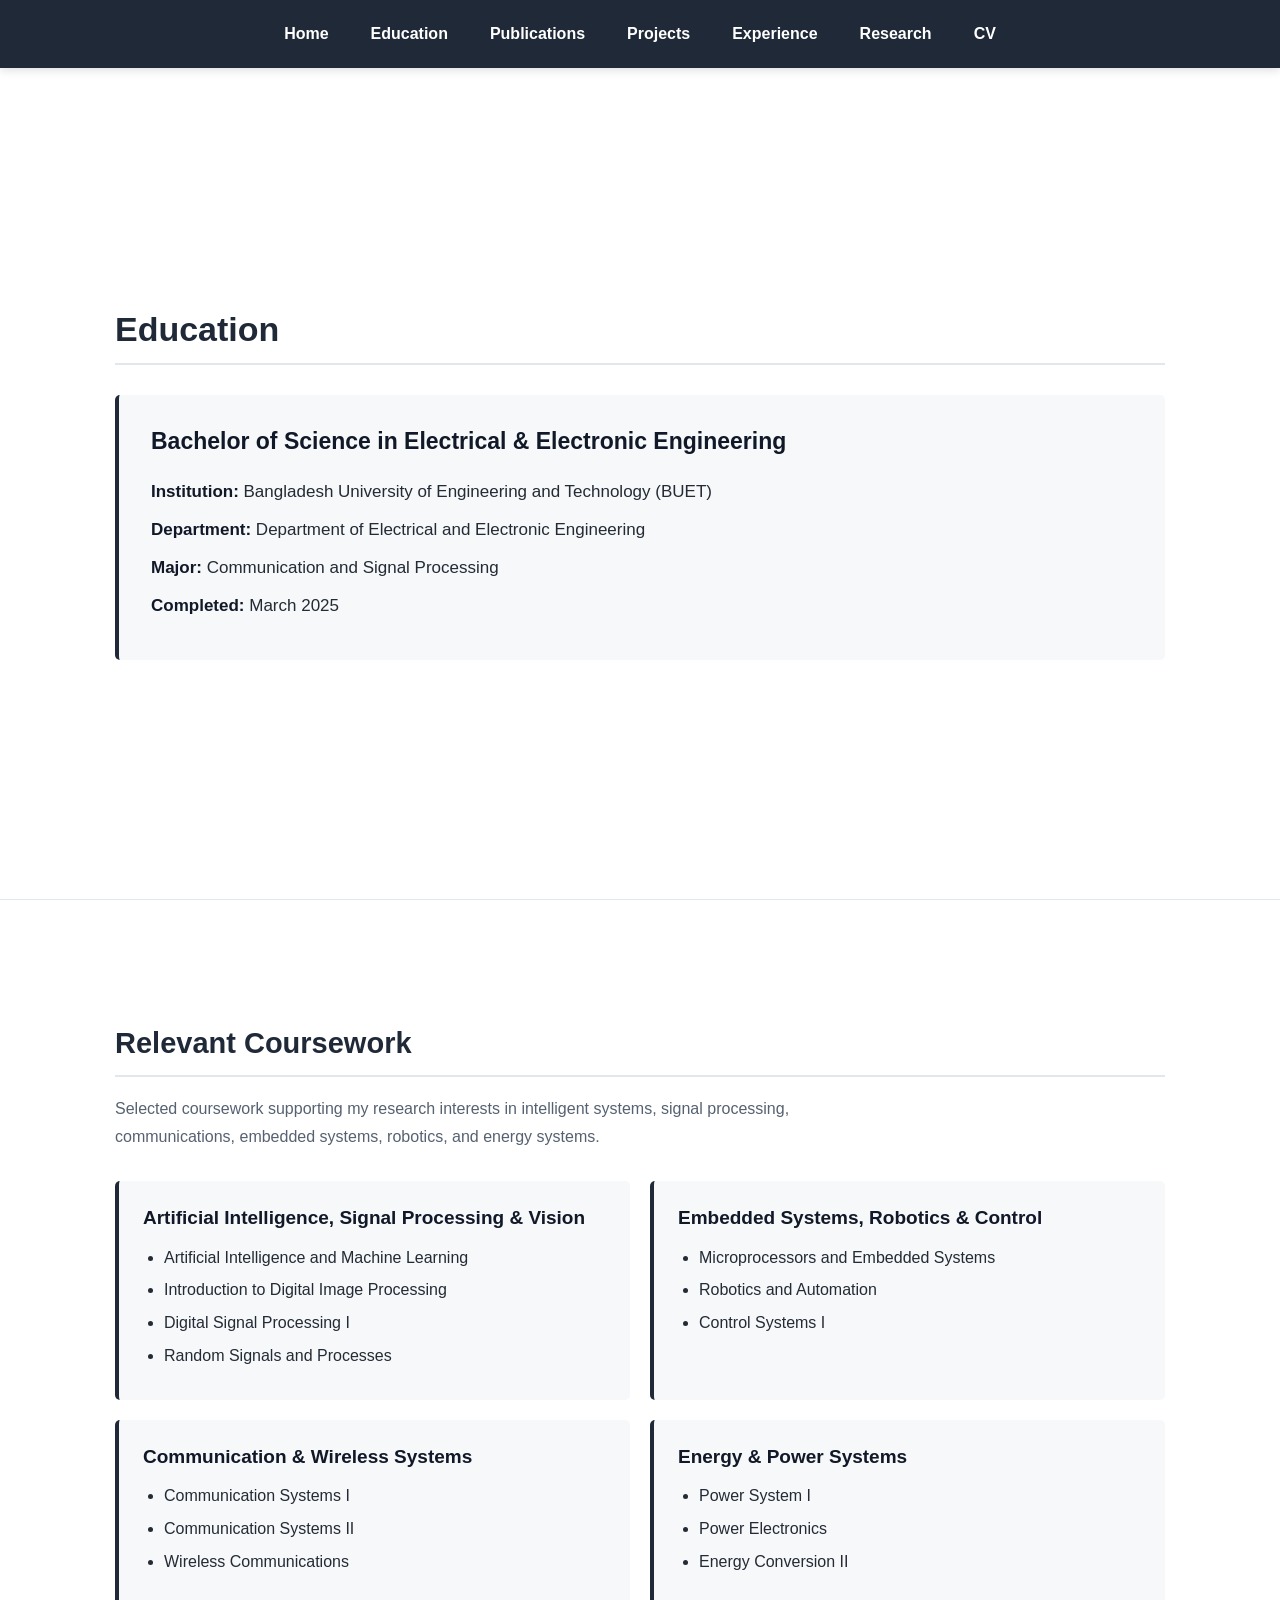
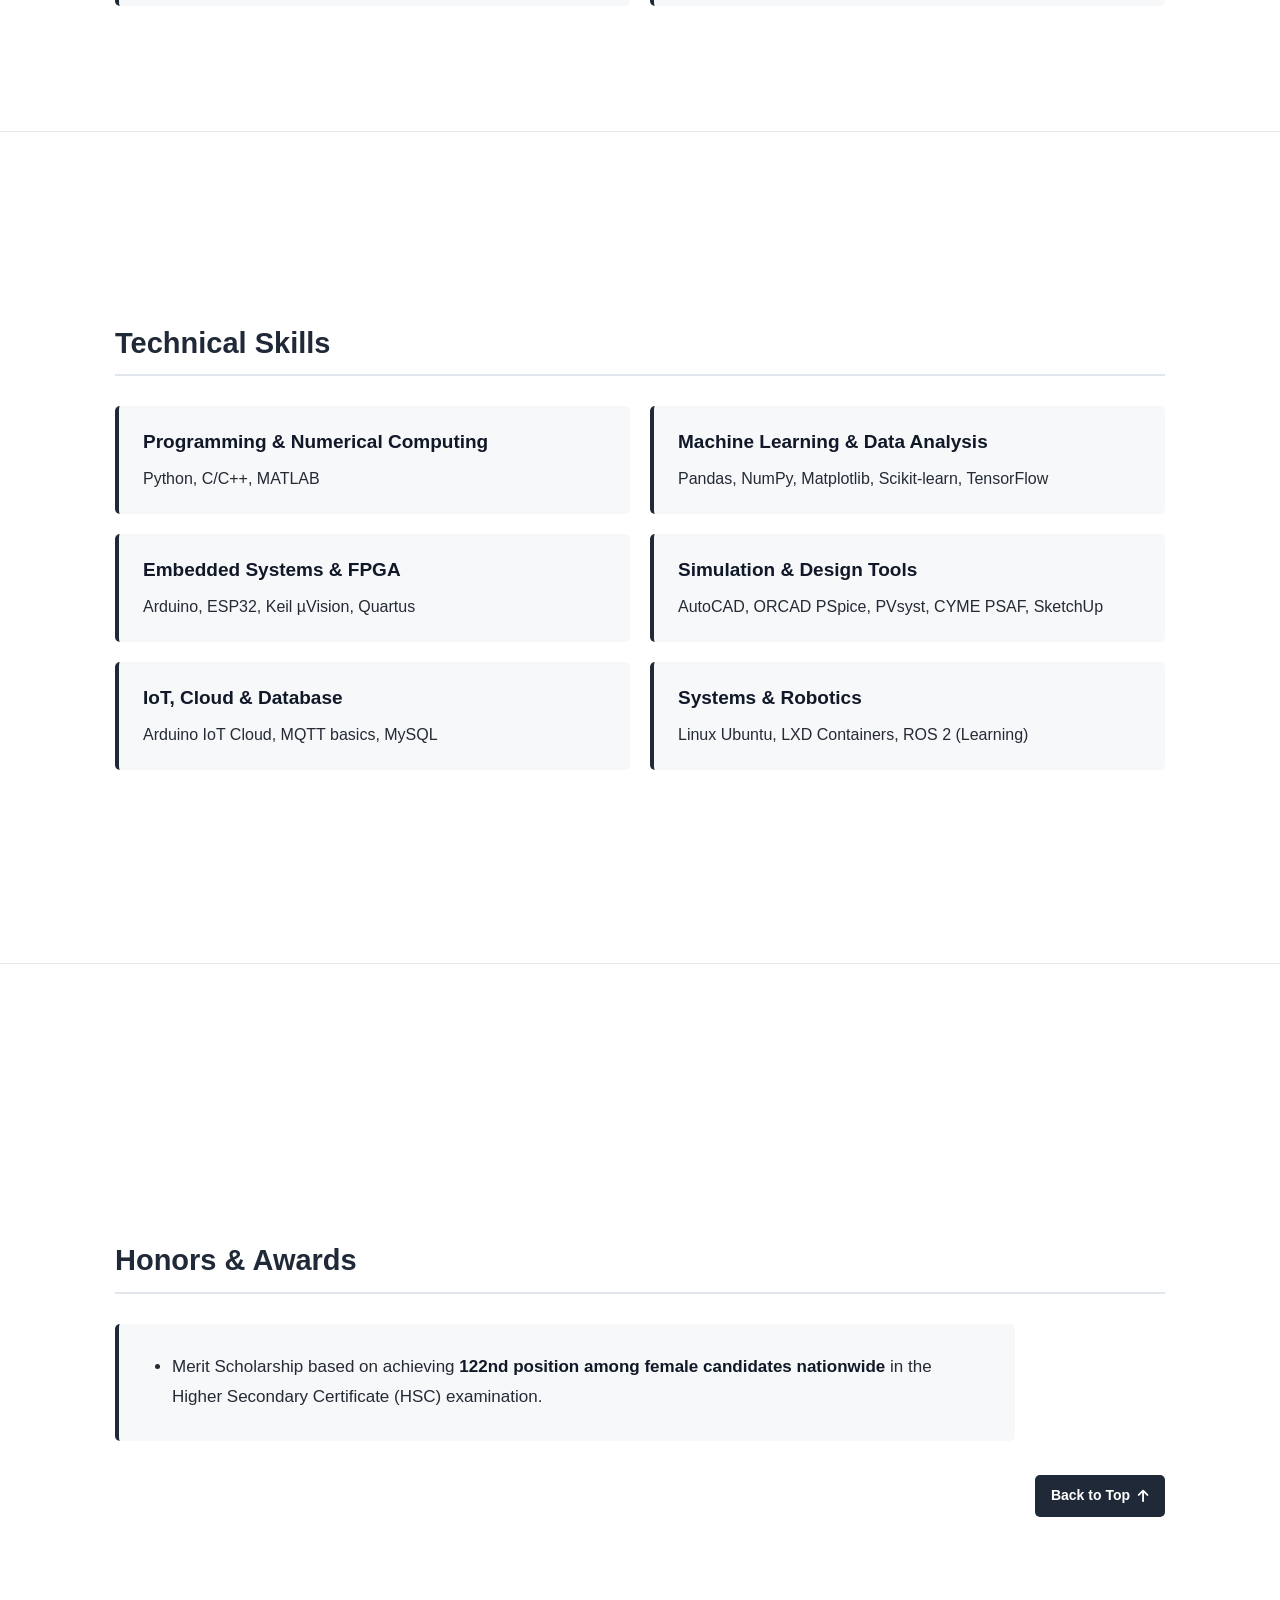
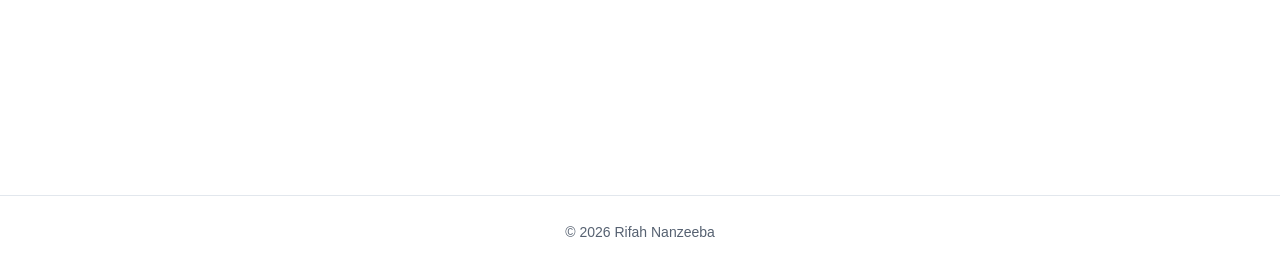
==== education.html @ 7f23208a "Refactor education.html structure and styles" ====
<!DOCTYPE html>
<html lang="en">
<head>
  <meta charset="UTF-8">
  <meta name="viewport" content="width=device-width, initial-scale=1.0">

  <title>Education | Rifah Nanzeeba</title>

  <!-- Font Awesome Icons -->
  <link
    rel="stylesheet"
    href="https://cdnjs.cloudflare.com/ajax/libs/font-awesome/6.5.0/css/all.min.css"
  >

  <style>
    /* =========================================================
       Root Variables
    ========================================================= */

    :root {
      --navy: #1f2937;
      --navy-dark: #111827;
      --blue: #2f6f9f;
      --blue-hover: #1f4e73;
      --blue-light: #a9c9e8;

      --text: #242b34;
      --muted-text: #566171;
      --border: #e2e7ed;
      --soft-background: #f6f8fa;
      --white: #ffffff;

      --nav-height: 68px;
      --content-width: 1050px;
    }

    /* =========================================================
       General Page Styling
    ========================================================= */

    * {
      box-sizing: border-box;
    }

    html {
      scroll-behavior: smooth;
    }

    body {
      margin: 0;
      padding-top: var(--nav-height);
      font-family: Arial, Helvetica, sans-serif;
      color: var(--text);
      background: var(--white);
      line-height: 1.7;
    }

    a {
      transition: color 0.2s ease, background-color 0.2s ease;
    }

    strong {
      color: var(--navy-dark);
    }

    /* =========================================================
       Top Navigation Bar
    ========================================================= */

    .top-nav {
      position: fixed;
      top: 0;
      left: 0;
      right: 0;
      height: var(--nav-height);
      z-index: 1000;

      display: flex;
      justify-content: center;
      align-items: center;
      gap: 42px;

      padding: 0 24px;
      background: var(--navy);
      box-shadow: 0 2px 9px rgba(17, 24, 39, 0.15);
    }

    .top-nav a {
      color: var(--white);
      text-decoration: none;
      font-size: 16px;
      font-weight: 600;
    }

    .top-nav a:hover {
      color: var(--blue-light);
    }

    /* =========================================================
       Full-Screen Sections
    ========================================================= */

    .page-section {
      width: 100%;
      min-height: calc(100vh - var(--nav-height));
      padding: 64px 28px;
      display: flex;
      align-items: center;
      background: var(--white);
      border-bottom: 1px solid var(--border);
      scroll-margin-top: var(--nav-height);
    }

    .section-content {
      width: 100%;
      max-width: var(--content-width);
      margin: 0 auto;
    }

    .section-content h1,
    .section-content h2 {
      margin: 0 0 30px;
      padding-bottom: 12px;
      color: var(--navy);
      border-bottom: 2px solid var(--border);
      line-height: 1.3;
    }

    .section-content h1 {
      font-size: 34px;
    }

    .section-content h2 {
      font-size: 29px;
    }

    .section-introduction {
      max-width: 760px;
      margin: -12px 0 30px;
      color: var(--muted-text);
      font-size: 16px;
      line-height: 1.75;
    }

    /* =========================================================
       Education Section
    ========================================================= */

    .education-details {
      padding: 30px 32px;
      background: var(--soft-background);
      border-left: 4px solid var(--navy);
      border-radius: 5px;
    }

    .education-details h3 {
      margin: 0 0 20px;
      color: var(--navy-dark);
      font-size: 23px;
      line-height: 1.45;
    }

    .education-details p {
      margin: 9px 0;
      font-size: 17px;
    }

    /* =========================================================
       Relevant Coursework Section
    ========================================================= */

    .coursework-grid {
      display: grid;
      grid-template-columns: repeat(2, minmax(0, 1fr));
      gap: 20px;
    }

    .coursework-category {
      padding: 23px 24px;
      background: var(--soft-background);
      border-left: 4px solid var(--navy);
      border-radius: 5px;
    }

    .coursework-category h3 {
      margin: 0 0 14px;
      color: var(--navy-dark);
      font-size: 19px;
      line-height: 1.45;
    }

    .coursework-category ul {
      margin: 0;
      padding-left: 21px;
    }

    .coursework-category li {
      margin-bottom: 8px;
      color: var(--text);
      font-size: 16px;
      line-height: 1.55;
    }

    /* =========================================================
       Technical Skills Section
    ========================================================= */

    .skills-grid {
      display: grid;
      grid-template-columns: repeat(2, minmax(0, 1fr));
      gap: 20px;
    }

    .skill-category {
      padding: 22px 24px;
      background: var(--soft-background);
      border-left: 4px solid var(--navy);
      border-radius: 5px;
    }

    .skill-category h3 {
      margin: 0 0 10px;
      color: var(--navy-dark);
      font-size: 19px;
      line-height: 1.45;
    }

    .skill-category p {
      margin: 0;
      color: var(--text);
      font-size: 16px;
      line-height: 1.65;
    }

    /* =========================================================
       Honors & Awards Section
    ========================================================= */

    .honors-card {
      max-width: 900px;
      padding: 28px 30px;
      background: var(--soft-background);
      border-left: 4px solid var(--navy);
      border-radius: 5px;
    }

    .honors-card ul {
      margin: 0;
      padding-left: 23px;
    }

    .honors-card li {
      font-size: 17px;
      line-height: 1.8;
    }

    /* =========================================================
       Back to Top and Footer
    ========================================================= */

    .back-top-container {
      text-align: right;
      margin-top: 34px;
    }

    .back-to-top {
      display: inline-flex;
      align-items: center;
      gap: 8px;
      padding: 9px 16px;
      background: var(--navy);
      color: var(--white);
      border-radius: 5px;
      text-decoration: none;
      font-size: 14px;
      font-weight: 600;
    }

    .back-to-top:hover {
      background: var(--blue);
    }

    footer {
      padding: 25px 20px 32px;
      text-align: center;
      color: var(--muted-text);
      background: var(--white);
      font-size: 14px;
    }

    footer p {
      margin: 0;
    }

    /* =========================================================
       Tablet Responsive Design
    ========================================================= */

    @media (max-width: 900px) {
      .top-nav {
        gap: 25px;
      }

      .page-section {
        padding: 52px 24px;
      }

      .section-content h1 {
        font-size: 30px;
      }

      .section-content h2 {
        font-size: 27px;
      }
    }

    /* =========================================================
       Mobile Responsive Design
    ========================================================= */

    @media (max-width: 760px) {
      body {
        padding-top: 0;
      }

      .top-nav {
        position: static;
        height: auto;
        flex-wrap: wrap;
        gap: 10px 20px;
        padding: 15px 12px;
      }

      .top-nav a {
        font-size: 14px;
      }

      .page-section {
        min-height: auto;
        padding: 46px 20px;
        scroll-margin-top: 0;
      }

      .section-content h1 {
        font-size: 27px;
      }

      .section-content h2 {
        font-size: 25px;
        margin-bottom: 24px;
      }

      .education-details {
        padding: 23px 20px;
      }

      .education-details h3 {
        font-size: 20px;
      }

      .education-details p {
        font-size: 16px;
      }

      .coursework-grid,
      .skills-grid {
        grid-template-columns: 1fr;
      }

      .coursework-category,
      .skill-category {
        padding: 20px;
      }

      .honors-card {
        padding: 22px 20px;
      }

      .honors-card li {
        font-size: 16px;
      }

      .back-top-container {
        text-align: center;
      }
    }

    /* =========================================================
       Small Mobile Screens
    ========================================================= */

    @media (max-width: 480px) {
      .top-nav {
        gap: 8px 16px;
        padding: 13px 10px;
      }

      .top-nav a {
        font-size: 13px;
      }

      .page-section {
        padding: 38px 16px;
      }

      .section-content h1 {
        font-size: 25px;
      }

      .section-content h2 {
        font-size: 23px;
      }

      .coursework-category h3,
      .skill-category h3 {
        font-size: 17px;
      }

      .coursework-category li,
      .skill-category p {
        font-size: 15px;
      }
    }
  </style>
</head>

<body id="top">

  <!-- =========================
       Navigation Bar
  ========================== -->
  <nav class="top-nav">
    <a href="index.html">Home</a>
    <a href="education.html">Education</a>
    <a href="index.html#publications">Publications</a>
    <a href="project.html">Projects</a>
    <a href="index.html#experience">Experience</a>
    <a href="index.html#research-interests">Research</a>
    <a href="index.html#cv">CV</a>
  </nav>

  <!-- =========================
       Education Section
  ========================== -->
  <section class="page-section" id="education">
    <div class="section-content">

      <h1>Education</h1>

      <div class="education-details">
        <h3>Bachelor of Science in Electrical &amp; Electronic Engineering</h3>

        <p>
          <strong>Institution:</strong>
          Bangladesh University of Engineering and Technology (BUET)
        </p>

        <p>
          <strong>Department:</strong>
          Department of Electrical and Electronic Engineering
        </p>

        <p>
          <strong>Major:</strong>
          Communication and Signal Processing
        </p>

        <p>
          <strong>Completed:</strong>
          March 2025
        </p>
      </div>

    </div>
  </section>

  <!-- =========================
       Relevant Coursework Section
  ========================== -->
  <section class="page-section" id="coursework">
    <div class="section-content">

      <h2>Relevant Coursework</h2>

      <p class="section-introduction">
        Selected coursework supporting my research interests in intelligent systems,
        signal processing, communications, embedded systems, robotics, and energy systems.
      </p>

      <div class="coursework-grid">

        <div class="coursework-category">
          <h3>Artificial Intelligence, Signal Processing &amp; Vision</h3>
          <ul>
            <li>Artificial Intelligence and Machine Learning</li>
            <li>Introduction to Digital Image Processing</li>
            <li>Digital Signal Processing I</li>
            <li>Random Signals and Processes</li>
          </ul>
        </div>

        <div class="coursework-category">
          <h3>Embedded Systems, Robotics &amp; Control</h3>
          <ul>
            <li>Microprocessors and Embedded Systems</li>
            <li>Robotics and Automation</li>
            <li>Control Systems I</li>
          </ul>
        </div>

        <div class="coursework-category">
          <h3>Communication &amp; Wireless Systems</h3>
          <ul>
            <li>Communication Systems I</li>
            <li>Communication Systems II</li>
            <li>Wireless Communications</li>
          </ul>
        </div>

        <div class="coursework-category">
          <h3>Energy &amp; Power Systems</h3>
          <ul>
            <li>Power System I</li>
            <li>Power Electronics</li>
            <li>Energy Conversion II</li>
          </ul>
        </div>

      </div>
    </div>
  </section>

  <!-- =========================
       Technical Skills Section
  ========================== -->
  <section class="page-section" id="skills">
    <div class="section-content">

      <h2>Technical Skills</h2>

      <div class="skills-grid">

        <div class="skill-category">
          <h3>Programming &amp; Numerical Computing</h3>
          <p>Python, C/C++, MATLAB</p>
        </div>

        <div class="skill-category">
          <h3>Machine Learning &amp; Data Analysis</h3>
          <p>Pandas, NumPy, Matplotlib, Scikit-learn, TensorFlow</p>
        </div>

        <div class="skill-category">
          <h3>Embedded Systems &amp; FPGA</h3>
          <p>Arduino, ESP32, Keil µVision, Quartus</p>
        </div>

        <div class="skill-category">
          <h3>Simulation &amp; Design Tools</h3>
          <p>AutoCAD, ORCAD PSpice, PVsyst, CYME PSAF, SketchUp</p>
        </div>

        <div class="skill-category">
          <h3>IoT, Cloud &amp; Database</h3>
          <p>Arduino IoT Cloud, MQTT basics, MySQL</p>
        </div>

        <div class="skill-category">
          <h3>Systems &amp; Robotics</h3>
          <p>Linux Ubuntu, LXD Containers, ROS 2 (Learning)</p>
        </div>

      </div>
    </div>
  </section>

  <!-- =========================
       Honors & Awards Section
  ========================== -->
  <section class="page-section" id="honors">
    <div class="section-content">

      <h2>Honors &amp; Awards</h2>

      <div class="honors-card">
        <ul>
          <li>
            Merit Scholarship based on achieving
            <strong>122nd position among female candidates nationwide</strong>
            in the Higher Secondary Certificate (HSC) examination.
          </li>
        </ul>
      </div>

      <div class="back-top-container">
        <a href="#top" class="back-to-top">
          Back to Top <i class="fa-solid fa-arrow-up"></i>
        </a>
      </div>

    </div>
  </section>

  <!-- =========================
       Footer
  ========================== -->
  <footer>
    <p>© 2026 Rifah Nanzeeba</p>
  </footer>

</body>
</html>
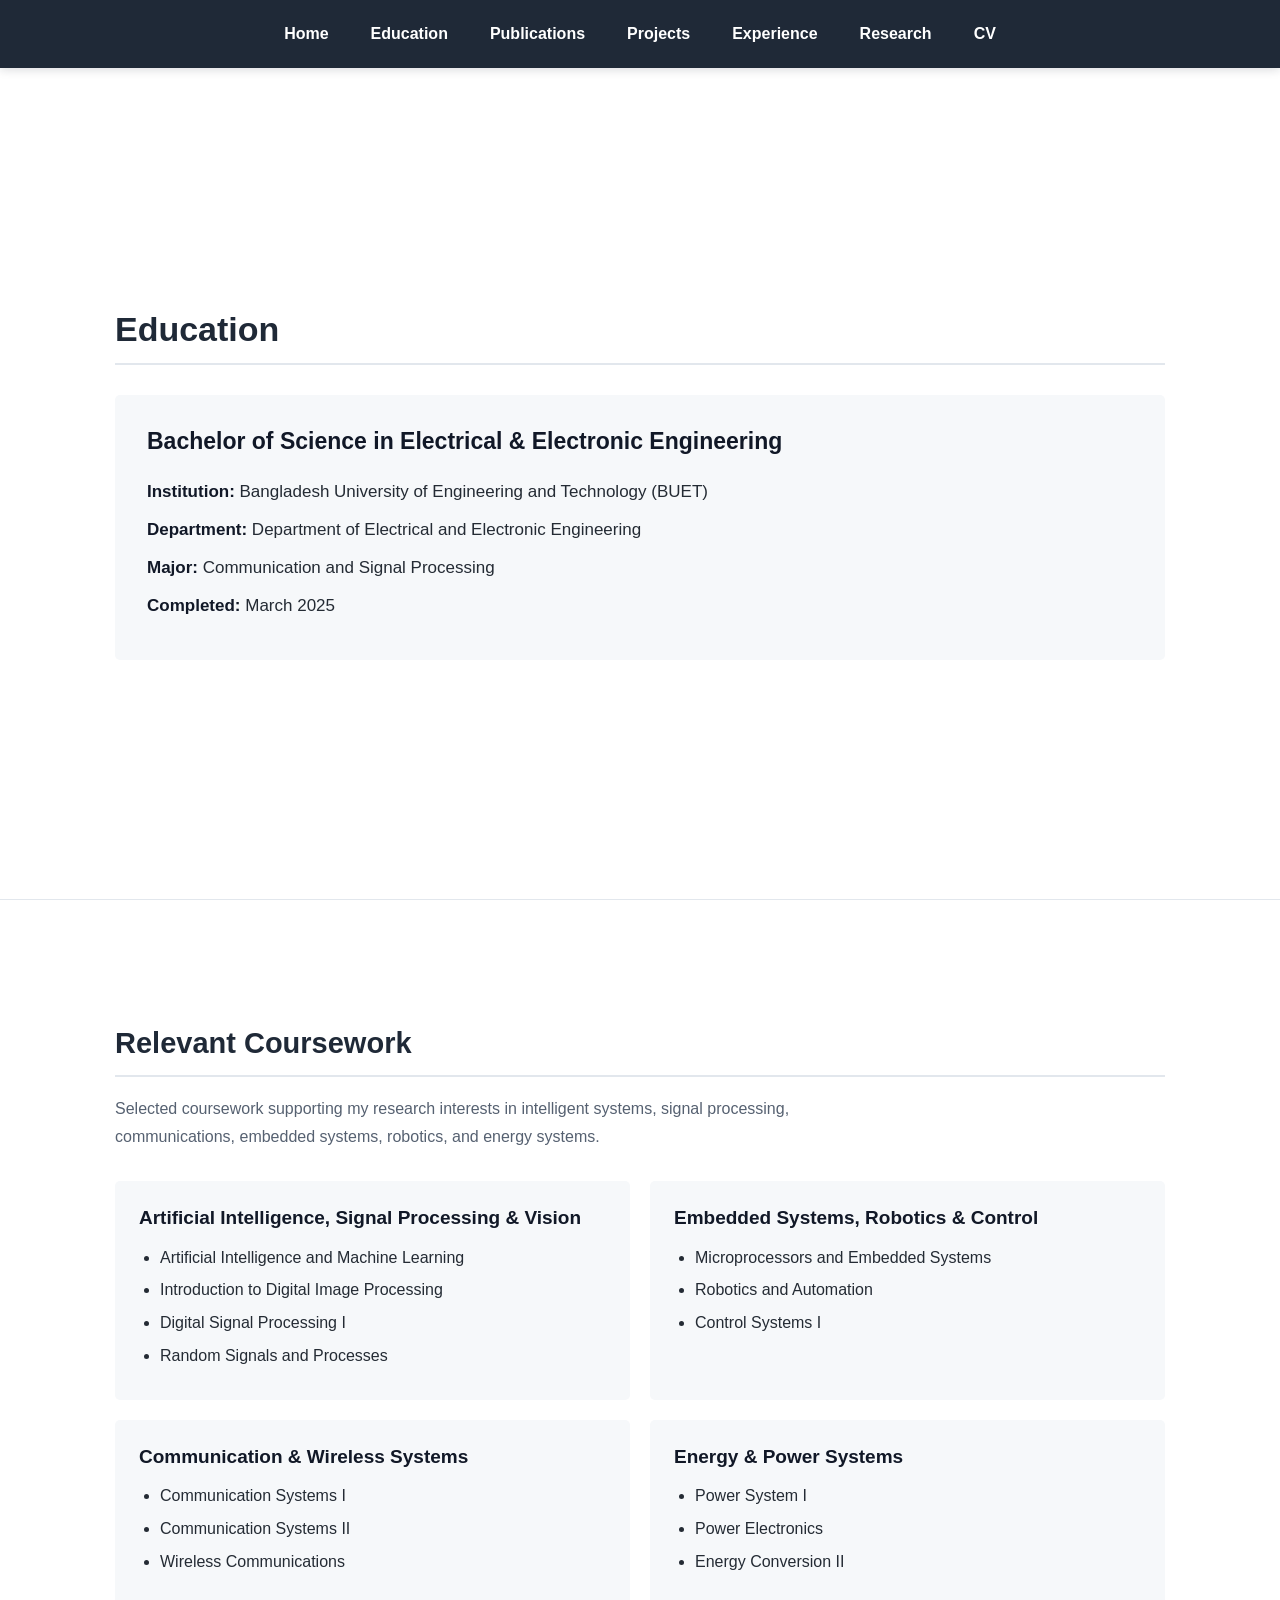
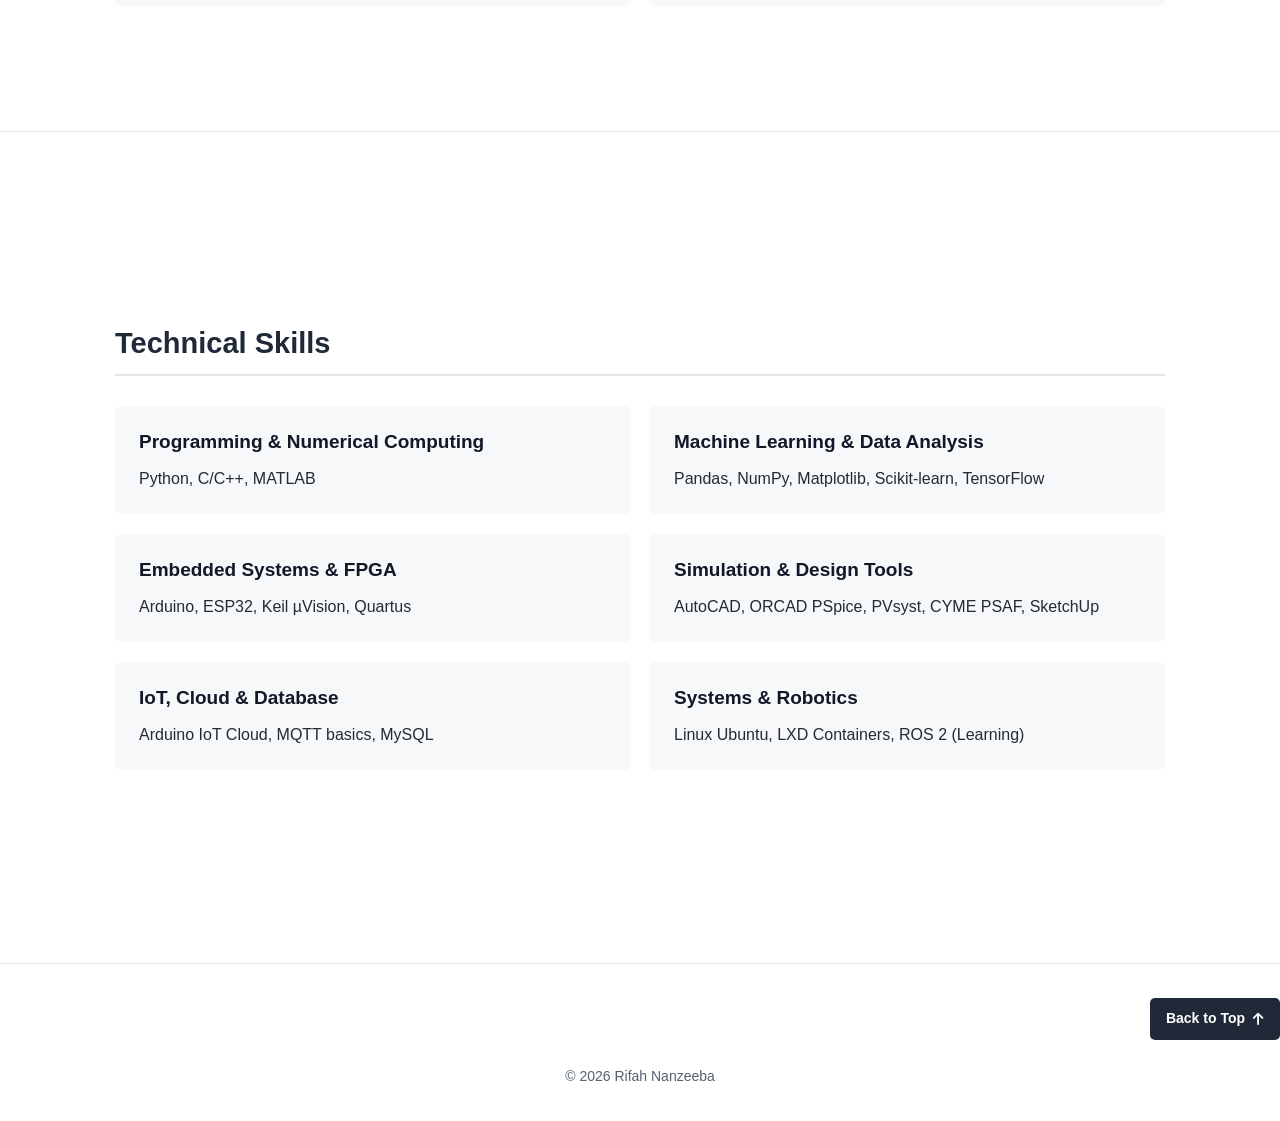
==== commit b6e621b3: "Refactor education section styles and remove honors" ====
--- a/education.html
+++ b/education.html
@@ -146,113 +146,94 @@
        Education Section
     ========================================================= */
 
-    .education-details {
-      padding: 30px 32px;
-      background: var(--soft-background);
-      border-left: 4px solid var(--navy);
-      border-radius: 5px;
-    }
-
-    .education-details h3 {
-      margin: 0 0 20px;
-      color: var(--navy-dark);
-      font-size: 23px;
-      line-height: 1.45;
-    }
-
-    .education-details p {
-      margin: 9px 0;
-      font-size: 17px;
-    }
-
-    /* =========================================================
-       Relevant Coursework Section
-    ========================================================= */
-
-    .coursework-grid {
-      display: grid;
-      grid-template-columns: repeat(2, minmax(0, 1fr));
-      gap: 20px;
-    }
-
-    .coursework-category {
-      padding: 23px 24px;
-      background: var(--soft-background);
-      border-left: 4px solid var(--navy);
-      border-radius: 5px;
-    }
-
-    .coursework-category h3 {
-      margin: 0 0 14px;
-      color: var(--navy-dark);
-      font-size: 19px;
-      line-height: 1.45;
-    }
-
-    .coursework-category ul {
-      margin: 0;
-      padding-left: 21px;
-    }
-
-    .coursework-category li {
-      margin-bottom: 8px;
-      color: var(--text);
-      font-size: 16px;
-      line-height: 1.55;
-    }
-
-    /* =========================================================
-       Technical Skills Section
-    ========================================================= */
-
-    .skills-grid {
-      display: grid;
-      grid-template-columns: repeat(2, minmax(0, 1fr));
-      gap: 20px;
-    }
-
-    .skill-category {
-      padding: 22px 24px;
-      background: var(--soft-background);
-      border-left: 4px solid var(--navy);
-      border-radius: 5px;
-    }
-
-    .skill-category h3 {
-      margin: 0 0 10px;
-      color: var(--navy-dark);
-      font-size: 19px;
-      line-height: 1.45;
-    }
-
-    .skill-category p {
-      margin: 0;
-      color: var(--text);
-      font-size: 16px;
-      line-height: 1.65;
-    }
-
-    /* =========================================================
-       Honors & Awards Section
-    ========================================================= */
-
-    .honors-card {
-      max-width: 900px;
-      padding: 28px 30px;
-      background: var(--soft-background);
-      border-left: 4px solid var(--navy);
-      border-radius: 5px;
-    }
-
-    .honors-card ul {
-      margin: 0;
-      padding-left: 23px;
-    }
-
-    .honors-card li {
-      font-size: 17px;
-      line-height: 1.8;
-    }
+    /* =========================================================
+   Education Section
+========================================================= */
+
+.education-details {
+  padding: 30px 32px;
+  background: var(--soft-background);
+  border-radius: 5px;
+}
+
+.education-details h3 {
+  margin: 0 0 20px;
+  color: var(--navy-dark);
+  font-size: 23px;
+  line-height: 1.45;
+}
+
+.education-details p {
+  margin: 9px 0;
+  font-size: 17px;
+}
+
+/* =========================================================
+   Relevant Coursework Section
+========================================================= */
+
+.coursework-grid {
+  display: grid;
+  grid-template-columns: repeat(2, minmax(0, 1fr));
+  gap: 20px;
+}
+
+.coursework-category {
+  padding: 23px 24px;
+  background: var(--soft-background);
+  border-radius: 5px;
+}
+
+.coursework-category h3 {
+  margin: 0 0 14px;
+  color: var(--navy-dark);
+  font-size: 19px;
+  line-height: 1.45;
+}
+
+.coursework-category ul {
+  margin: 0;
+  padding-left: 21px;
+}
+
+.coursework-category li {
+  margin-bottom: 8px;
+  color: var(--text);
+  font-size: 16px;
+  line-height: 1.55;
+}
+
+/* =========================================================
+   Technical Skills Section
+========================================================= */
+
+.skills-grid {
+  display: grid;
+  grid-template-columns: repeat(2, minmax(0, 1fr));
+  gap: 20px;
+}
+
+.skill-category {
+  padding: 22px 24px;
+  background: var(--soft-background);
+  border-radius: 5px;
+}
+
+.skill-category h3 {
+  margin: 0 0 10px;
+  color: var(--navy-dark);
+  font-size: 19px;
+  line-height: 1.45;
+}
+
+.skill-category p {
+  margin: 0;
+  color: var(--text);
+  font-size: 16px;
+  line-height: 1.65;
+}
+
+
 
     /* =========================================================
        Back to Top and Footer
@@ -372,13 +353,7 @@
         padding: 20px;
       }
 
-      .honors-card {
-        padding: 22px 20px;
-      }
-
-      .honors-card li {
-        font-size: 16px;
-      }
+     
 
       .back-top-container {
         text-align: center;
@@ -574,23 +549,7 @@
     </div>
   </section>
 
-  <!-- =========================
-       Honors & Awards Section
-  ========================== -->
-  <section class="page-section" id="honors">
-    <div class="section-content">
-
-      <h2>Honors &amp; Awards</h2>
-
-      <div class="honors-card">
-        <ul>
-          <li>
-            Merit Scholarship based on achieving
-            <strong>122nd position among female candidates nationwide</strong>
-            in the Higher Secondary Certificate (HSC) examination.
-          </li>
-        </ul>
-      </div>
+
 
       <div class="back-top-container">
         <a href="#top" class="back-to-top">
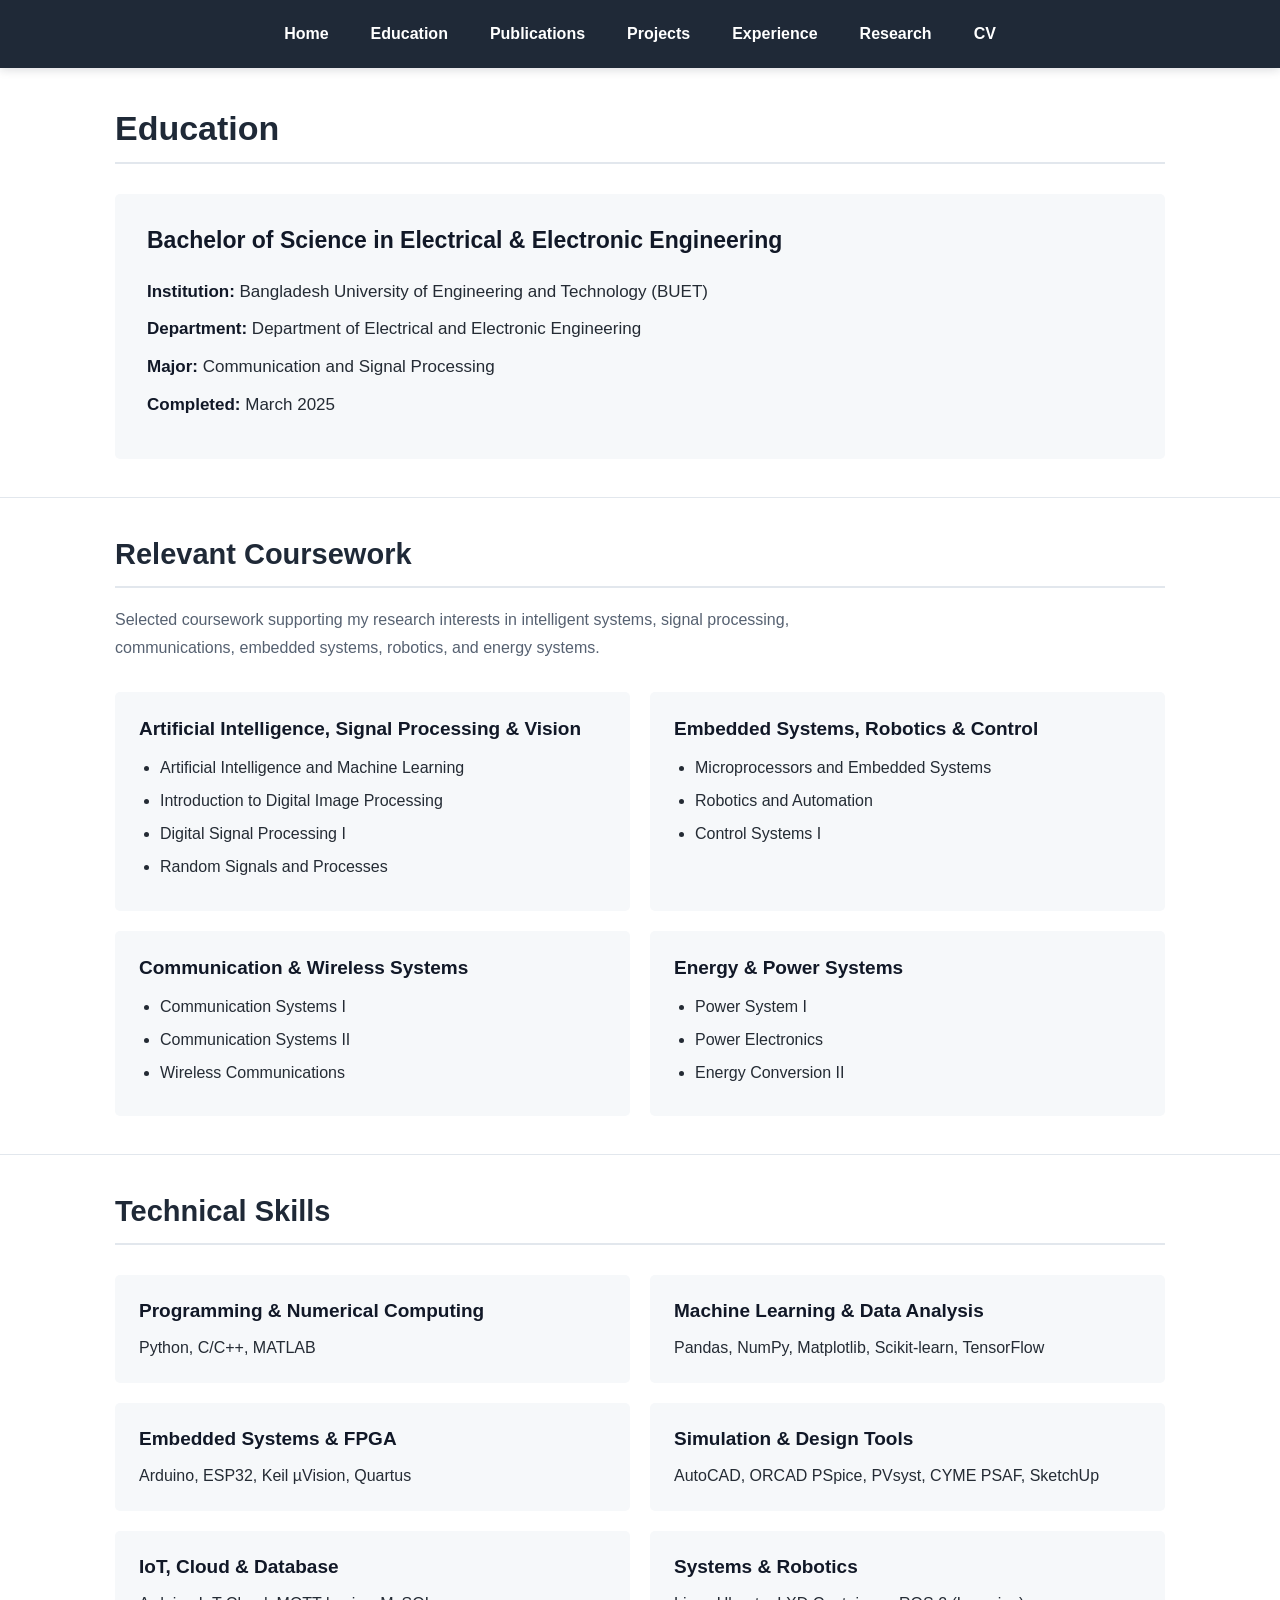
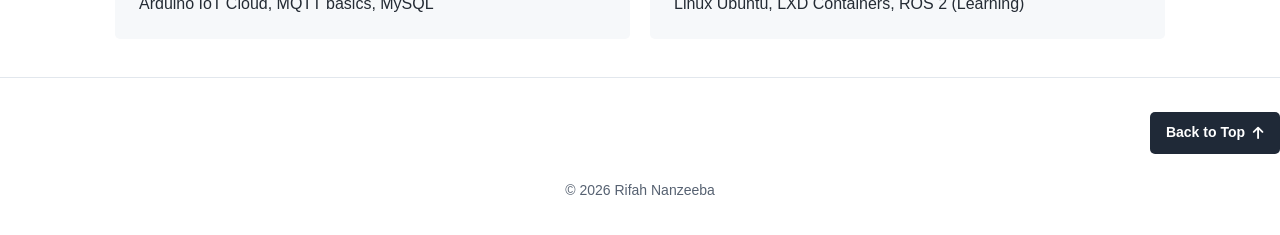
==== commit 45f134a9: "Adjust .page-section styles in education.html Reduced padding for .page-section and removed min-heig" ====
--- a/education.html
+++ b/education.html
@@ -101,14 +101,11 @@
     ========================================================= */
 
     .page-section {
-      width: 100%;
-      min-height: calc(100vh - var(--nav-height));
-      padding: 64px 28px;
-      display: flex;
-      align-items: center;
-      background: var(--white);
-      border-bottom: 1px solid var(--border);
-      scroll-margin-top: var(--nav-height);
+        width: 100%;
+  padding: 38px 28px;
+  background: var(--white);
+  border-bottom: 1px solid var(--border);
+  scroll-margin-top: var(--nav-height);
     }
 
     .section-content {
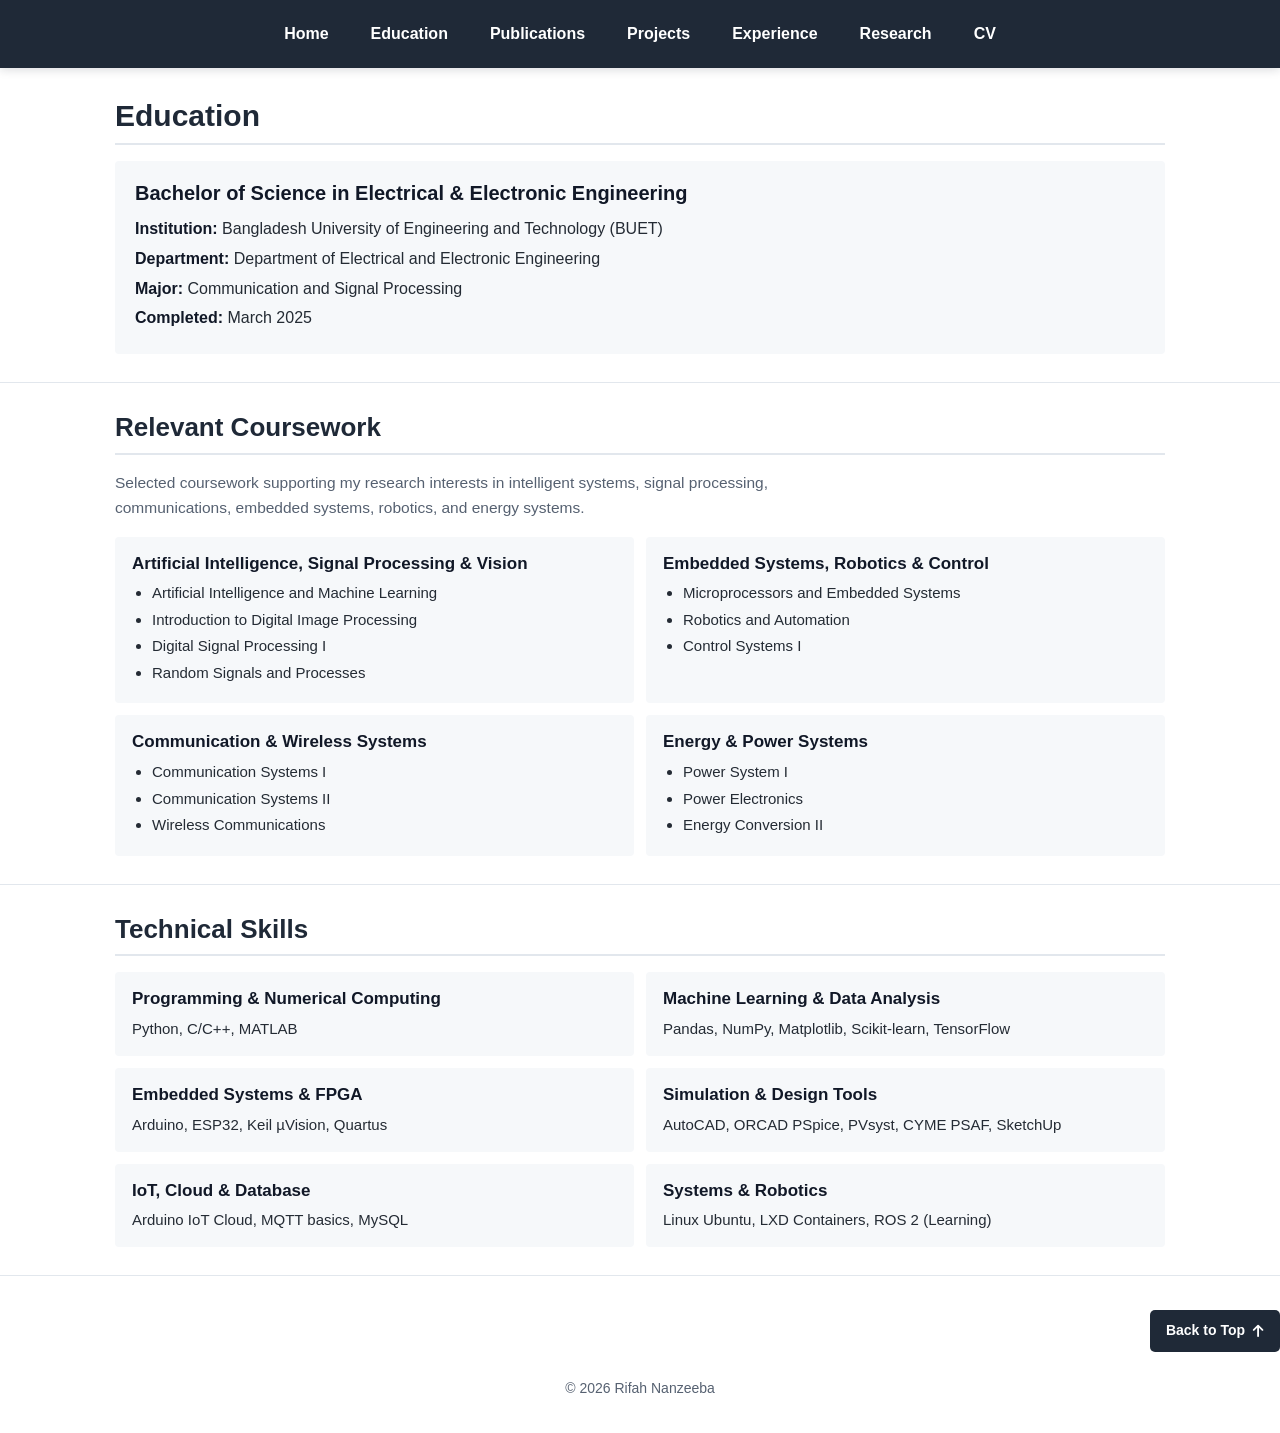
==== commit 0cdf801c: "Refactor CSS styles for education section" ====
--- a/education.html
+++ b/education.html
@@ -100,69 +100,68 @@
        Full-Screen Sections
     ========================================================= */
 
-    .page-section {
-        width: 100%;
-  padding: 38px 28px;
+ .page-section {
+  width: 100%;
+  padding: 28px 28px;
   background: var(--white);
   border-bottom: 1px solid var(--border);
-  scroll-margin-top: var(--nav-height);
-    }
-
-    .section-content {
-      width: 100%;
-      max-width: var(--content-width);
-      margin: 0 auto;
-    }
-
-    .section-content h1,
-    .section-content h2 {
-      margin: 0 0 30px;
-      padding-bottom: 12px;
-      color: var(--navy);
-      border-bottom: 2px solid var(--border);
-      line-height: 1.3;
-    }
-
-    .section-content h1 {
-      font-size: 34px;
-    }
-
-    .section-content h2 {
-      font-size: 29px;
-    }
-
-    .section-introduction {
-      max-width: 760px;
-      margin: -12px 0 30px;
-      color: var(--muted-text);
-      font-size: 16px;
-      line-height: 1.75;
-    }
-
-    /* =========================================================
-       Education Section
-    ========================================================= */
+  scroll-margin-top: calc(var(--nav-height) + 8px);
+}
+
+.section-content {
+  width: 100%;
+  max-width: var(--content-width);
+  margin: 0 auto;
+}
+
+.section-content h1,
+.section-content h2 {
+  margin: 0 0 16px;
+  padding-bottom: 8px;
+  color: var(--navy);
+  border-bottom: 2px solid var(--border);
+  line-height: 1.3;
+}
+
+.section-content h1 {
+  font-size: 30px;
+}
+
+.section-content h2 {
+  font-size: 26px;
+}
+
+.section-introduction {
+  max-width: 760px;
+  margin: 0 0 16px;
+  color: var(--muted-text);
+  font-size: 15.5px;
+  line-height: 1.6;
+}
+
+
 
     /* =========================================================
    Education Section
 ========================================================= */
 
 .education-details {
-  padding: 30px 32px;
+  padding: 18px 20px;
   background: var(--soft-background);
-  border-radius: 5px;
+  border-radius: 4px;
 }
 
 .education-details h3 {
-  margin: 0 0 20px;
+  margin: 0 0 10px;
   color: var(--navy-dark);
-  font-size: 23px;
-  line-height: 1.45;
+  font-size: 20px;
+  line-height: 1.4;
 }
 
 .education-details p {
-  margin: 9px 0;
-  font-size: 17px;
+  margin: 5px 0;
+  font-size: 16px;
+  line-height: 1.55;
 }
 
 /* =========================================================
@@ -172,32 +171,32 @@
 .coursework-grid {
   display: grid;
   grid-template-columns: repeat(2, minmax(0, 1fr));
-  gap: 20px;
+  gap: 12px;
 }
 
 .coursework-category {
-  padding: 23px 24px;
+  padding: 15px 17px;
   background: var(--soft-background);
-  border-radius: 5px;
+  border-radius: 4px;
 }
 
 .coursework-category h3 {
-  margin: 0 0 14px;
+  margin: 0 0 7px;
   color: var(--navy-dark);
-  font-size: 19px;
-  line-height: 1.45;
+  font-size: 17px;
+  line-height: 1.4;
 }
 
 .coursework-category ul {
   margin: 0;
-  padding-left: 21px;
+  padding-left: 20px;
 }
 
 .coursework-category li {
-  margin-bottom: 8px;
+  margin-bottom: 4px;
   color: var(--text);
-  font-size: 16px;
-  line-height: 1.55;
+  font-size: 15px;
+  line-height: 1.5;
 }
 
 /* =========================================================
@@ -207,29 +206,28 @@
 .skills-grid {
   display: grid;
   grid-template-columns: repeat(2, minmax(0, 1fr));
-  gap: 20px;
+  gap: 12px;
 }
 
 .skill-category {
-  padding: 22px 24px;
+  padding: 15px 17px;
   background: var(--soft-background);
-  border-radius: 5px;
+  border-radius: 4px;
 }
 
 .skill-category h3 {
-  margin: 0 0 10px;
+  margin: 0 0 7px;
   color: var(--navy-dark);
-  font-size: 19px;
-  line-height: 1.45;
+  font-size: 17px;
+  line-height: 1.4;
 }
 
 .skill-category p {
   margin: 0;
   color: var(--text);
-  font-size: 16px;
-  line-height: 1.65;
-}
-
+  font-size: 15px;
+  line-height: 1.52;
+}
 
 
     /* =========================================================
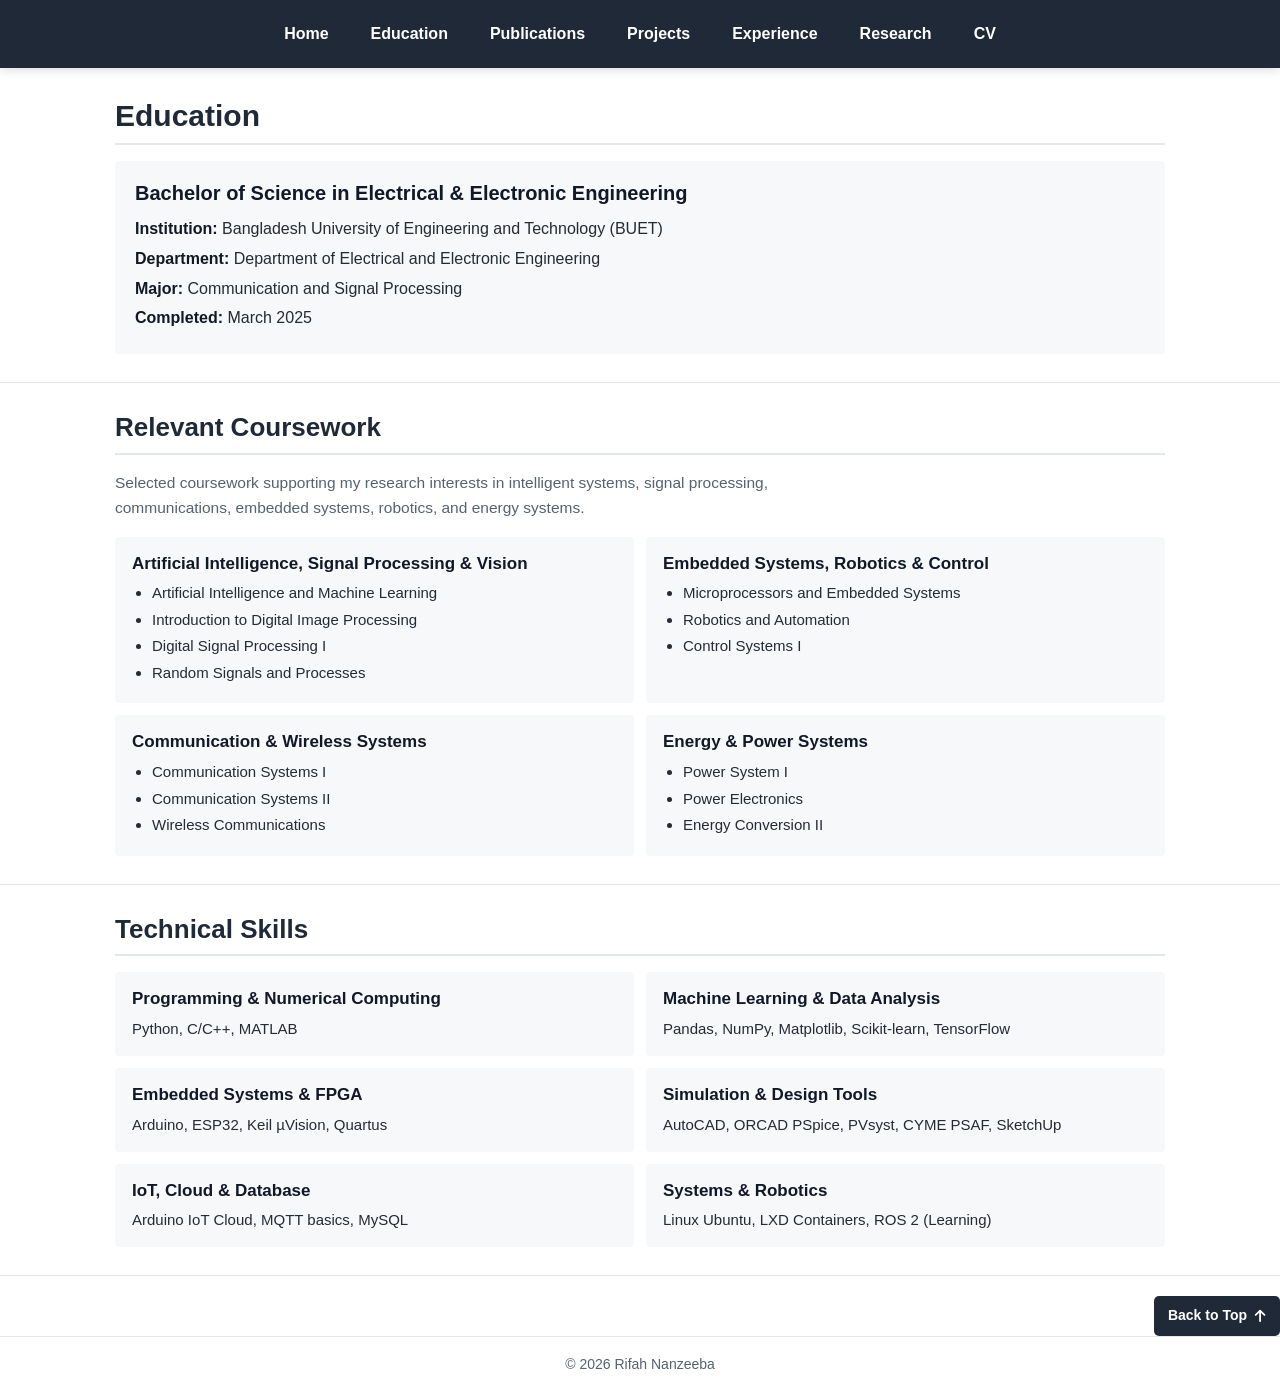
==== commit 67aa237f: "Refactor CSS for back-to-top and footer styles" ====
--- a/education.html
+++ b/education.html
@@ -233,164 +233,167 @@
     /* =========================================================
        Back to Top and Footer
     ========================================================= */
-
-    .back-top-container {
-      text-align: right;
-      margin-top: 34px;
-    }
-
-    .back-to-top {
-      display: inline-flex;
-      align-items: center;
-      gap: 8px;
-      padding: 9px 16px;
-      background: var(--navy);
-      color: var(--white);
-      border-radius: 5px;
-      text-decoration: none;
-      font-size: 14px;
-      font-weight: 600;
-    }
-
-    .back-to-top:hover {
-      background: var(--blue);
-    }
-
-    footer {
-      padding: 25px 20px 32px;
-      text-align: center;
-      color: var(--muted-text);
-      background: var(--white);
-      font-size: 14px;
-    }
-
-    footer p {
-      margin: 0;
-    }
+.back-top-container {
+  text-align: right;
+  margin-top: 20px;
+}
+
+.back-to-top {
+  display: inline-flex;
+  align-items: center;
+  gap: 8px;
+  padding: 8px 14px;
+  background: var(--navy);
+  color: var(--white);
+  border-radius: 5px;
+  text-decoration: none;
+  font-size: 14px;
+  font-weight: 600;
+}
+
+.back-to-top:hover {
+  background: var(--blue);
+}
+
+footer {
+  padding: 16px 20px 23px;
+  text-align: center;
+  color: var(--muted-text);
+  background: var(--white);
+  border-top: 1px solid var(--border);
+  font-size: 14px;
+}
+
+footer p {
+  margin: 0;
+}
 
     /* =========================================================
        Tablet Responsive Design
     ========================================================= */
 
-    @media (max-width: 900px) {
-      .top-nav {
-        gap: 25px;
-      }
-
-      .page-section {
-        padding: 52px 24px;
-      }
-
-      .section-content h1 {
-        font-size: 30px;
-      }
-
-      .section-content h2 {
-        font-size: 27px;
-      }
-    }
-
-    /* =========================================================
-       Mobile Responsive Design
-    ========================================================= */
-
-    @media (max-width: 760px) {
-      body {
-        padding-top: 0;
-      }
-
-      .top-nav {
-        position: static;
-        height: auto;
-        flex-wrap: wrap;
-        gap: 10px 20px;
-        padding: 15px 12px;
-      }
-
-      .top-nav a {
-        font-size: 14px;
-      }
-
-      .page-section {
-        min-height: auto;
-        padding: 46px 20px;
-        scroll-margin-top: 0;
-      }
-
-      .section-content h1 {
-        font-size: 27px;
-      }
-
-      .section-content h2 {
-        font-size: 25px;
-        margin-bottom: 24px;
-      }
-
-      .education-details {
-        padding: 23px 20px;
-      }
-
-      .education-details h3 {
-        font-size: 20px;
-      }
-
-      .education-details p {
-        font-size: 16px;
-      }
-
-      .coursework-grid,
-      .skills-grid {
-        grid-template-columns: 1fr;
-      }
-
-      .coursework-category,
-      .skill-category {
-        padding: 20px;
-      }
-
-     
-
-      .back-top-container {
-        text-align: center;
-      }
-    }
-
-    /* =========================================================
-       Small Mobile Screens
-    ========================================================= */
-
-    @media (max-width: 480px) {
-      .top-nav {
-        gap: 8px 16px;
-        padding: 13px 10px;
-      }
-
-      .top-nav a {
-        font-size: 13px;
-      }
-
-      .page-section {
-        padding: 38px 16px;
-      }
-
-      .section-content h1 {
-        font-size: 25px;
-      }
-
-      .section-content h2 {
-        font-size: 23px;
-      }
-
-      .coursework-category h3,
-      .skill-category h3 {
-        font-size: 17px;
-      }
-
-      .coursework-category li,
-      .skill-category p {
-        font-size: 15px;
-      }
-    }
+   @media (max-width: 900px) {
+  .top-nav {
+    gap: 23px;
+  }
+
+  .page-section {
+    padding: 26px 22px;
+  }
+
+  .section-content h1 {
+    font-size: 28px;
+  }
+
+  .section-content h2 {
+    font-size: 25px;
+  }
+}
+
+/* =========================================================
+   Mobile Responsive Design
+========================================================= */
+
+@media (max-width: 760px) {
+  body {
+    padding-top: 0;
+  }
+
+  .top-nav {
+    position: static;
+    height: auto;
+    flex-wrap: wrap;
+    gap: 10px 20px;
+    padding: 14px 12px;
+  }
+
+  .top-nav a {
+    font-size: 14px;
+  }
+
+  .page-section {
+    padding: 25px 20px;
+    scroll-margin-top: 0;
+  }
+
+  .section-content h1 {
+    font-size: 26px;
+  }
+
+  .section-content h2 {
+    margin-bottom: 15px;
+    font-size: 24px;
+  }
+
+  .section-introduction {
+    margin-bottom: 15px;
+    font-size: 15px;
+  }
+
+  .education-details {
+    padding: 16px 17px;
+  }
+
+  .education-details h3 {
+    font-size: 19px;
+  }
+
+  .education-details p {
+    font-size: 15.5px;
+  }
+
+  .coursework-grid,
+  .skills-grid {
+    grid-template-columns: 1fr;
+  }
+
+  .coursework-category,
+  .skill-category {
+    padding: 14px 16px;
+  }
+
+  .back-top-container {
+    text-align: center;
+    margin-top: 17px;
+  }
+}
+
+/* =========================================================
+   Small Mobile Screens
+========================================================= */
+
+@media (max-width: 480px) {
+  .top-nav {
+    gap: 8px 15px;
+    padding: 12px 9px;
+  }
+
+  .top-nav a {
+    font-size: 13px;
+  }
+
+  .page-section {
+    padding: 22px 16px;
+  }
+
+  .section-content h1 {
+    font-size: 24px;
+  }
+
+  .section-content h2 {
+    font-size: 22px;
+  }
+
+  .coursework-category h3,
+  .skill-category h3 {
+    font-size: 16.5px;
+  }
+
+  .coursework-category li,
+  .skill-category p {
+    font-size: 14.5px;
+  }
+}
   </style>
 </head>
 
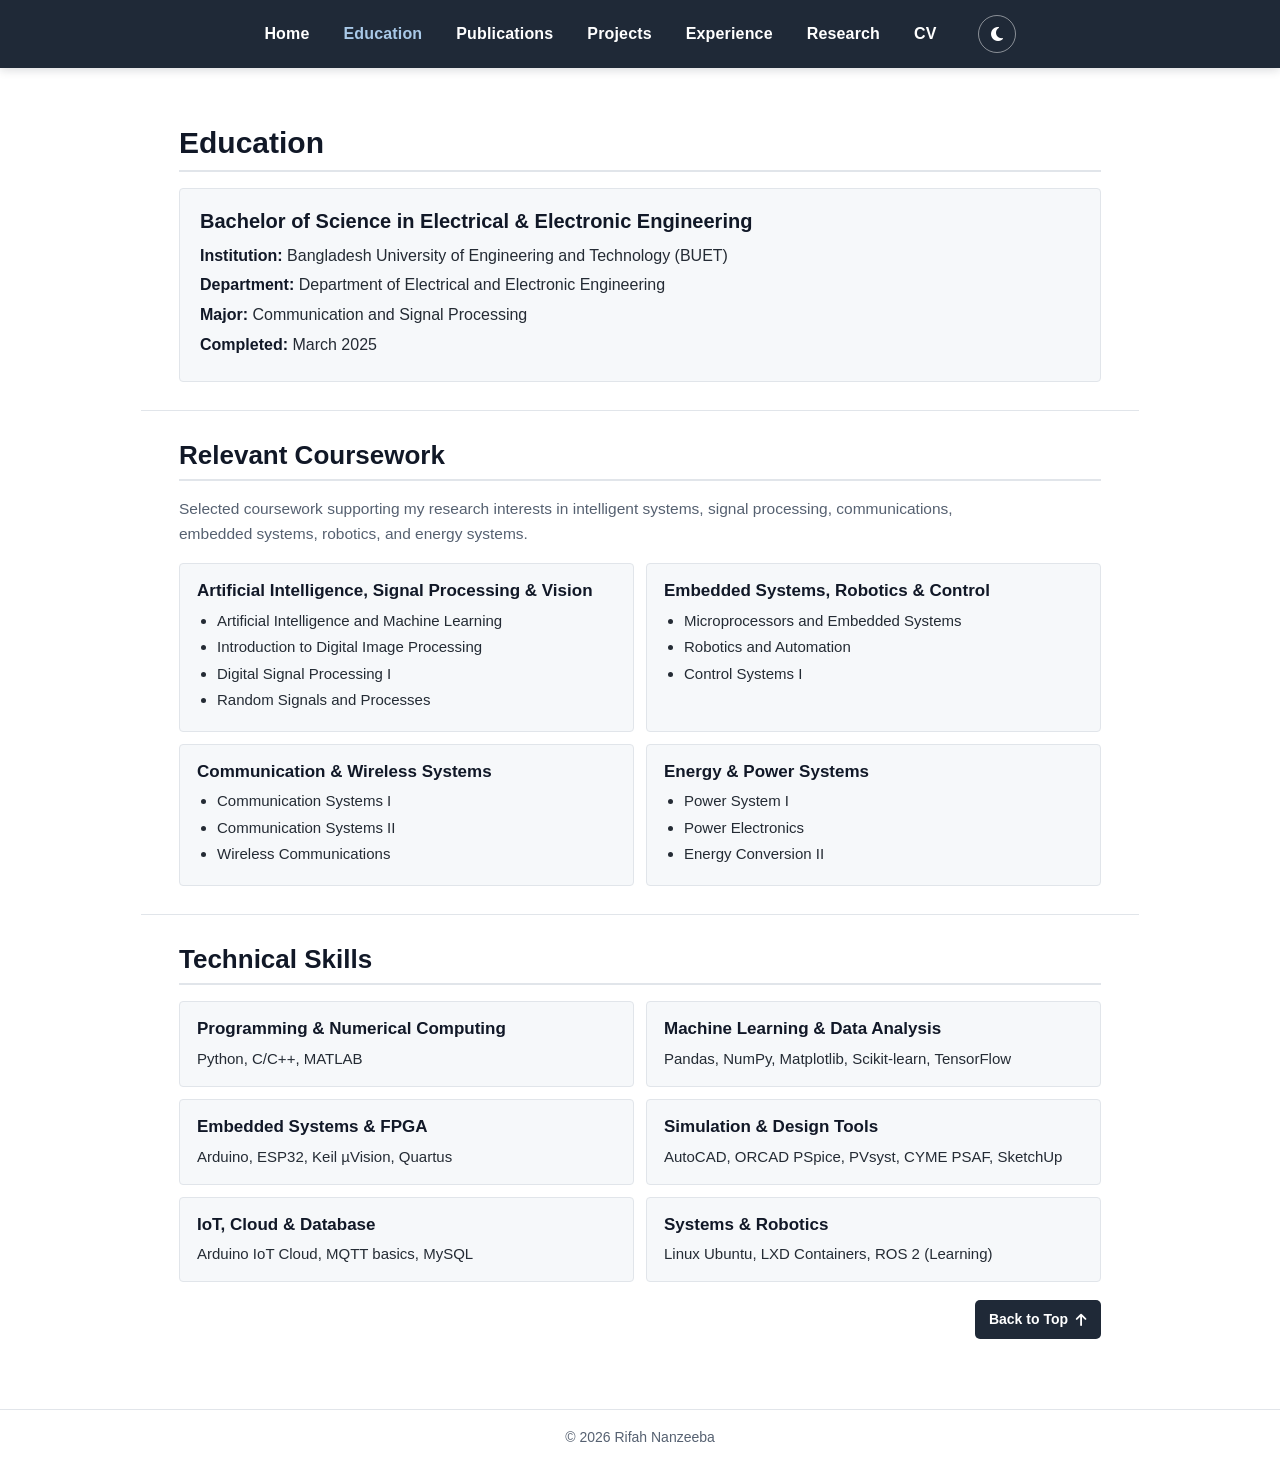
==== commit 38dd3d7f: "Refactor education.html with theme toggle and layout updates Added theme toggle functionality and im" ====
--- a/education.html
+++ b/education.html
@@ -3,567 +3,148 @@
 <head>
   <meta charset="UTF-8">
   <meta name="viewport" content="width=device-width, initial-scale=1.0">
-
   <title>Education | Rifah Nanzeeba</title>
 
-  <!-- Font Awesome Icons -->
-  <link
-    rel="stylesheet"
-    href="https://cdnjs.cloudflare.com/ajax/libs/font-awesome/6.5.0/css/all.min.css"
-  >
-
-  <style>
-    /* =========================================================
-       Root Variables
-    ========================================================= */
-
-    :root {
-      --navy: #1f2937;
-      --navy-dark: #111827;
-      --blue: #2f6f9f;
-      --blue-hover: #1f4e73;
-      --blue-light: #a9c9e8;
-
-      --text: #242b34;
-      --muted-text: #566171;
-      --border: #e2e7ed;
-      --soft-background: #f6f8fa;
-      --white: #ffffff;
-
-      --nav-height: 68px;
-      --content-width: 1050px;
-    }
-
-    /* =========================================================
-       General Page Styling
-    ========================================================= */
-
-    * {
-      box-sizing: border-box;
-    }
-
-    html {
-      scroll-behavior: smooth;
-    }
-
-    body {
-      margin: 0;
-      padding-top: var(--nav-height);
-      font-family: Arial, Helvetica, sans-serif;
-      color: var(--text);
-      background: var(--white);
-      line-height: 1.7;
-    }
-
-    a {
-      transition: color 0.2s ease, background-color 0.2s ease;
-    }
-
-    strong {
-      color: var(--navy-dark);
-    }
-
-    /* =========================================================
-       Top Navigation Bar
-    ========================================================= */
-
-    .top-nav {
-      position: fixed;
-      top: 0;
-      left: 0;
-      right: 0;
-      height: var(--nav-height);
-      z-index: 1000;
-
-      display: flex;
-      justify-content: center;
-      align-items: center;
-      gap: 42px;
-
-      padding: 0 24px;
-      background: var(--navy);
-      box-shadow: 0 2px 9px rgba(17, 24, 39, 0.15);
-    }
-
-    .top-nav a {
-      color: var(--white);
-      text-decoration: none;
-      font-size: 16px;
-      font-weight: 600;
-    }
-
-    .top-nav a:hover {
-      color: var(--blue-light);
-    }
-
-    /* =========================================================
-       Full-Screen Sections
-    ========================================================= */
-
- .page-section {
-  width: 100%;
-  padding: 28px 28px;
-  background: var(--white);
-  border-bottom: 1px solid var(--border);
-  scroll-margin-top: calc(var(--nav-height) + 8px);
-}
-
-.section-content {
-  width: 100%;
-  max-width: var(--content-width);
-  margin: 0 auto;
-}
-
-.section-content h1,
-.section-content h2 {
-  margin: 0 0 16px;
-  padding-bottom: 8px;
-  color: var(--navy);
-  border-bottom: 2px solid var(--border);
-  line-height: 1.3;
-}
-
-.section-content h1 {
-  font-size: 30px;
-}
-
-.section-content h2 {
-  font-size: 26px;
-}
-
-.section-introduction {
-  max-width: 760px;
-  margin: 0 0 16px;
-  color: var(--muted-text);
-  font-size: 15.5px;
-  line-height: 1.6;
-}
-
-
-
-    /* =========================================================
-   Education Section
-========================================================= */
-
-.education-details {
-  padding: 18px 20px;
-  background: var(--soft-background);
-  border-radius: 4px;
-}
-
-.education-details h3 {
-  margin: 0 0 10px;
-  color: var(--navy-dark);
-  font-size: 20px;
-  line-height: 1.4;
-}
-
-.education-details p {
-  margin: 5px 0;
-  font-size: 16px;
-  line-height: 1.55;
-}
-
-/* =========================================================
-   Relevant Coursework Section
-========================================================= */
-
-.coursework-grid {
-  display: grid;
-  grid-template-columns: repeat(2, minmax(0, 1fr));
-  gap: 12px;
-}
-
-.coursework-category {
-  padding: 15px 17px;
-  background: var(--soft-background);
-  border-radius: 4px;
-}
-
-.coursework-category h3 {
-  margin: 0 0 7px;
-  color: var(--navy-dark);
-  font-size: 17px;
-  line-height: 1.4;
-}
-
-.coursework-category ul {
-  margin: 0;
-  padding-left: 20px;
-}
-
-.coursework-category li {
-  margin-bottom: 4px;
-  color: var(--text);
-  font-size: 15px;
-  line-height: 1.5;
-}
-
-/* =========================================================
-   Technical Skills Section
-========================================================= */
-
-.skills-grid {
-  display: grid;
-  grid-template-columns: repeat(2, minmax(0, 1fr));
-  gap: 12px;
-}
-
-.skill-category {
-  padding: 15px 17px;
-  background: var(--soft-background);
-  border-radius: 4px;
-}
-
-.skill-category h3 {
-  margin: 0 0 7px;
-  color: var(--navy-dark);
-  font-size: 17px;
-  line-height: 1.4;
-}
-
-.skill-category p {
-  margin: 0;
-  color: var(--text);
-  font-size: 15px;
-  line-height: 1.52;
-}
-
-
-    /* =========================================================
-       Back to Top and Footer
-    ========================================================= */
-.back-top-container {
-  text-align: right;
-  margin-top: 20px;
-}
-
-.back-to-top {
-  display: inline-flex;
-  align-items: center;
-  gap: 8px;
-  padding: 8px 14px;
-  background: var(--navy);
-  color: var(--white);
-  border-radius: 5px;
-  text-decoration: none;
-  font-size: 14px;
-  font-weight: 600;
-}
-
-.back-to-top:hover {
-  background: var(--blue);
-}
-
-footer {
-  padding: 16px 20px 23px;
-  text-align: center;
-  color: var(--muted-text);
-  background: var(--white);
-  border-top: 1px solid var(--border);
-  font-size: 14px;
-}
-
-footer p {
-  margin: 0;
-}
-
-    /* =========================================================
-       Tablet Responsive Design
-    ========================================================= */
-
-   @media (max-width: 900px) {
-  .top-nav {
-    gap: 23px;
-  }
-
-  .page-section {
-    padding: 26px 22px;
-  }
-
-  .section-content h1 {
-    font-size: 28px;
-  }
-
-  .section-content h2 {
-    font-size: 25px;
-  }
-}
-
-/* =========================================================
-   Mobile Responsive Design
-========================================================= */
-
-@media (max-width: 760px) {
-  body {
-    padding-top: 0;
-  }
-
-  .top-nav {
-    position: static;
-    height: auto;
-    flex-wrap: wrap;
-    gap: 10px 20px;
-    padding: 14px 12px;
-  }
-
-  .top-nav a {
-    font-size: 14px;
-  }
-
-  .page-section {
-    padding: 25px 20px;
-    scroll-margin-top: 0;
-  }
-
-  .section-content h1 {
-    font-size: 26px;
-  }
-
-  .section-content h2 {
-    margin-bottom: 15px;
-    font-size: 24px;
-  }
-
-  .section-introduction {
-    margin-bottom: 15px;
-    font-size: 15px;
-  }
-
-  .education-details {
-    padding: 16px 17px;
-  }
-
-  .education-details h3 {
-    font-size: 19px;
-  }
-
-  .education-details p {
-    font-size: 15.5px;
-  }
-
-  .coursework-grid,
-  .skills-grid {
-    grid-template-columns: 1fr;
-  }
-
-  .coursework-category,
-  .skill-category {
-    padding: 14px 16px;
-  }
-
-  .back-top-container {
-    text-align: center;
-    margin-top: 17px;
-  }
-}
-
-/* =========================================================
-   Small Mobile Screens
-========================================================= */
-
-@media (max-width: 480px) {
-  .top-nav {
-    gap: 8px 15px;
-    padding: 12px 9px;
-  }
-
-  .top-nav a {
-    font-size: 13px;
-  }
-
-  .page-section {
-    padding: 22px 16px;
-  }
-
-  .section-content h1 {
-    font-size: 24px;
-  }
-
-  .section-content h2 {
-    font-size: 22px;
-  }
-
-  .coursework-category h3,
-  .skill-category h3 {
-    font-size: 16.5px;
-  }
-
-  .coursework-category li,
-  .skill-category p {
-    font-size: 14.5px;
-  }
-}
-  </style>
+  <script>
+    document.documentElement.setAttribute(
+      "data-theme",
+      localStorage.getItem("theme") || "light"
+    );
+  </script>
+  <link rel="stylesheet" href="https://cdnjs.cloudflare.com/ajax/libs/font-awesome/6.5.0/css/all.min.css">
+  <link rel="stylesheet" href="style.css">
 </head>
 
 <body id="top">
 
-  <!-- =========================
-       Navigation Bar
-  ========================== -->
   <nav class="top-nav">
     <a href="index.html">Home</a>
-    <a href="education.html">Education</a>
-    <a href="index.html#publications">Publications</a>
+    <a href="education.html" class="active">Education</a>
+    <a href="publications.html">Publications</a>
     <a href="project.html">Projects</a>
     <a href="index.html#experience">Experience</a>
     <a href="index.html#research-interests">Research</a>
     <a href="index.html#cv">CV</a>
+    <button id="theme-toggle" class="theme-toggle" type="button" aria-label="Switch to dark mode">
+      <i class="fa-solid fa-moon"></i>
+    </button>
   </nav>
 
-  <!-- =========================
-       Education Section
-  ========================== -->
-  <section class="page-section" id="education">
-    <div class="section-content">
+  <main class="subpage-layout">
 
-      <h1>Education</h1>
+    <section class="subpage-section" id="education">
+      <div class="section-content">
+        <h1>Education</h1>
 
-      <div class="education-details">
-        <h3>Bachelor of Science in Electrical &amp; Electronic Engineering</h3>
+        <div class="education-details">
+          <h3>Bachelor of Science in Electrical &amp; Electronic Engineering</h3>
+          <p><strong>Institution:</strong> Bangladesh University of Engineering and Technology (BUET)</p>
+          <p><strong>Department:</strong> Department of Electrical and Electronic Engineering</p>
+          <p><strong>Major:</strong> Communication and Signal Processing</p>
+          <p><strong>Completed:</strong> March 2025</p>
+        </div>
+      </div>
+    </section>
 
-        <p>
-          <strong>Institution:</strong>
-          Bangladesh University of Engineering and Technology (BUET)
+    <section class="subpage-section" id="coursework">
+      <div class="section-content">
+        <h2>Relevant Coursework</h2>
+
+        <p class="section-introduction">
+          Selected coursework supporting my research interests in intelligent systems,
+          signal processing, communications, embedded systems, robotics, and energy systems.
         </p>
 
-        <p>
-          <strong>Department:</strong>
-          Department of Electrical and Electronic Engineering
-        </p>
+        <div class="coursework-grid">
+          <div class="coursework-category">
+            <h3>Artificial Intelligence, Signal Processing &amp; Vision</h3>
+            <ul>
+              <li>Artificial Intelligence and Machine Learning</li>
+              <li>Introduction to Digital Image Processing</li>
+              <li>Digital Signal Processing I</li>
+              <li>Random Signals and Processes</li>
+            </ul>
+          </div>
 
-        <p>
-          <strong>Major:</strong>
-          Communication and Signal Processing
-        </p>
+          <div class="coursework-category">
+            <h3>Embedded Systems, Robotics &amp; Control</h3>
+            <ul>
+              <li>Microprocessors and Embedded Systems</li>
+              <li>Robotics and Automation</li>
+              <li>Control Systems I</li>
+            </ul>
+          </div>
 
-        <p>
-          <strong>Completed:</strong>
-          March 2025
-        </p>
+          <div class="coursework-category">
+            <h3>Communication &amp; Wireless Systems</h3>
+            <ul>
+              <li>Communication Systems I</li>
+              <li>Communication Systems II</li>
+              <li>Wireless Communications</li>
+            </ul>
+          </div>
+
+          <div class="coursework-category">
+            <h3>Energy &amp; Power Systems</h3>
+            <ul>
+              <li>Power System I</li>
+              <li>Power Electronics</li>
+              <li>Energy Conversion II</li>
+            </ul>
+          </div>
+        </div>
       </div>
+    </section>
 
-    </div>
-  </section>
+    <section class="subpage-section" id="skills">
+      <div class="section-content">
+        <h2>Technical Skills</h2>
 
-  <!-- =========================
-       Relevant Coursework Section
-  ========================== -->
-  <section class="page-section" id="coursework">
-    <div class="section-content">
+        <div class="skills-grid">
+          <div class="skill-category">
+            <h3>Programming &amp; Numerical Computing</h3>
+            <p>Python, C/C++, MATLAB</p>
+          </div>
 
-      <h2>Relevant Coursework</h2>
+          <div class="skill-category">
+            <h3>Machine Learning &amp; Data Analysis</h3>
+            <p>Pandas, NumPy, Matplotlib, Scikit-learn, TensorFlow</p>
+          </div>
 
-      <p class="section-introduction">
-        Selected coursework supporting my research interests in intelligent systems,
-        signal processing, communications, embedded systems, robotics, and energy systems.
-      </p>
+          <div class="skill-category">
+            <h3>Embedded Systems &amp; FPGA</h3>
+            <p>Arduino, ESP32, Keil µVision, Quartus</p>
+          </div>
 
-      <div class="coursework-grid">
+          <div class="skill-category">
+            <h3>Simulation &amp; Design Tools</h3>
+            <p>AutoCAD, ORCAD PSpice, PVsyst, CYME PSAF, SketchUp</p>
+          </div>
 
-        <div class="coursework-category">
-          <h3>Artificial Intelligence, Signal Processing &amp; Vision</h3>
-          <ul>
-            <li>Artificial Intelligence and Machine Learning</li>
-            <li>Introduction to Digital Image Processing</li>
-            <li>Digital Signal Processing I</li>
-            <li>Random Signals and Processes</li>
-          </ul>
+          <div class="skill-category">
+            <h3>IoT, Cloud &amp; Database</h3>
+            <p>Arduino IoT Cloud, MQTT basics, MySQL</p>
+          </div>
+
+          <div class="skill-category">
+            <h3>Systems &amp; Robotics</h3>
+            <p>Linux Ubuntu, LXD Containers, ROS 2 (Learning)</p>
+          </div>
         </div>
 
-        <div class="coursework-category">
-          <h3>Embedded Systems, Robotics &amp; Control</h3>
-          <ul>
-            <li>Microprocessors and Embedded Systems</li>
-            <li>Robotics and Automation</li>
-            <li>Control Systems I</li>
-          </ul>
+        <div class="back-top-container">
+          <a href="#top" class="back-to-top">
+            Back to Top <i class="fa-solid fa-arrow-up"></i>
+          </a>
         </div>
+      </div>
+    </section>
+  </main>
 
-        <div class="coursework-category">
-          <h3>Communication &amp; Wireless Systems</h3>
-          <ul>
-            <li>Communication Systems I</li>
-            <li>Communication Systems II</li>
-            <li>Wireless Communications</li>
-          </ul>
-        </div>
-
-        <div class="coursework-category">
-          <h3>Energy &amp; Power Systems</h3>
-          <ul>
-            <li>Power System I</li>
-            <li>Power Electronics</li>
-            <li>Energy Conversion II</li>
-          </ul>
-        </div>
-
-      </div>
-    </div>
-  </section>
-
-  <!-- =========================
-       Technical Skills Section
-  ========================== -->
-  <section class="page-section" id="skills">
-    <div class="section-content">
-
-      <h2>Technical Skills</h2>
-
-      <div class="skills-grid">
-
-        <div class="skill-category">
-          <h3>Programming &amp; Numerical Computing</h3>
-          <p>Python, C/C++, MATLAB</p>
-        </div>
-
-        <div class="skill-category">
-          <h3>Machine Learning &amp; Data Analysis</h3>
-          <p>Pandas, NumPy, Matplotlib, Scikit-learn, TensorFlow</p>
-        </div>
-
-        <div class="skill-category">
-          <h3>Embedded Systems &amp; FPGA</h3>
-          <p>Arduino, ESP32, Keil µVision, Quartus</p>
-        </div>
-
-        <div class="skill-category">
-          <h3>Simulation &amp; Design Tools</h3>
-          <p>AutoCAD, ORCAD PSpice, PVsyst, CYME PSAF, SketchUp</p>
-        </div>
-
-        <div class="skill-category">
-          <h3>IoT, Cloud &amp; Database</h3>
-          <p>Arduino IoT Cloud, MQTT basics, MySQL</p>
-        </div>
-
-        <div class="skill-category">
-          <h3>Systems &amp; Robotics</h3>
-          <p>Linux Ubuntu, LXD Containers, ROS 2 (Learning)</p>
-        </div>
-
-      </div>
-    </div>
-  </section>
-
-
-
-      <div class="back-top-container">
-        <a href="#top" class="back-to-top">
-          Back to Top <i class="fa-solid fa-arrow-up"></i>
-        </a>
-      </div>
-
-    </div>
-  </section>
-
-  <!-- =========================
-       Footer
-  ========================== -->
   <footer>
     <p>© 2026 Rifah Nanzeeba</p>
   </footer>
 
+  <script src="theme.js"></script>
 </body>
 </html>
--- a/style.css
+++ b/style.css
@@ -0,0 +1,878 @@
+/* =========================================================
+   Shared Theme and Layout Styles
+   Used by: index.html, education.html, publications.html, project.html
+========================================================= */
+
+:root {
+  --navy: #1f2937;
+  --navy-dark: #111827;
+  --blue: #2f6f9f;
+  --blue-hover: #1f4e73;
+  --blue-light: #a9c9e8;
+
+  --text: #242b34;
+  --muted-text: #566171;
+  --border: #e1e5ea;
+
+  --page-background: #ffffff;
+  --surface: #ffffff;
+  --surface-alt: #f6f8fa;
+  --card-background: #f6f8fa;
+  --on-navy: #ffffff;
+
+  --nav-height: 68px;
+  --page-width: 1320px;
+  --content-width: 1050px;
+  --sidebar-width: 285px;
+}
+
+html[data-theme="dark"] {
+  --navy: #101827;
+  --navy-dark: #f4f7fb;
+  --blue: #85c6ef;
+  --blue-hover: #b5ddf7;
+  --blue-light: #bfdbfe;
+
+  --text: #e4e9f0;
+  --muted-text: #b6c2d0;
+  --border: #334155;
+
+  --page-background: #111824;
+  --surface: #111824;
+  --surface-alt: #162131;
+  --card-background: #182536;
+  --on-navy: #ffffff;
+}
+
+/* =========================================================
+   Global Styling
+========================================================= */
+
+* {
+  box-sizing: border-box;
+}
+
+html {
+  scroll-behavior: smooth;
+}
+
+body {
+  margin: 0;
+  padding-top: var(--nav-height);
+  font-family: Arial, Helvetica, sans-serif;
+  color: var(--text);
+  background: var(--page-background);
+  line-height: 1.65;
+  transition: background-color 0.22s ease, color 0.22s ease;
+}
+
+a {
+  transition: color 0.2s ease, background-color 0.2s ease, transform 0.2s ease;
+}
+
+p {
+  margin-top: 0;
+}
+
+strong {
+  color: var(--navy-dark);
+}
+
+ul {
+  padding-left: 22px;
+}
+
+/* =========================================================
+   Top Navigation Bar
+========================================================= */
+
+.top-nav {
+  position: fixed;
+  top: 0;
+  left: 0;
+  right: 0;
+  z-index: 1000;
+
+  min-height: var(--nav-height);
+  display: flex;
+  justify-content: center;
+  align-items: center;
+  gap: 34px;
+
+  padding: 0 24px;
+  background: var(--navy);
+  box-shadow: 0 2px 9px rgba(17, 24, 39, 0.16);
+}
+
+.top-nav a {
+  color: var(--on-navy);
+  text-decoration: none;
+  font-size: 16px;
+  font-weight: 600;
+  letter-spacing: 0.01em;
+}
+
+.top-nav a:hover,
+.top-nav a.active {
+  color: var(--blue-light);
+}
+
+.theme-toggle {
+  width: 38px;
+  height: 38px;
+  margin-left: 7px;
+  display: inline-flex;
+  justify-content: center;
+  align-items: center;
+  color: var(--on-navy);
+  background: transparent;
+  border: 1px solid rgba(255, 255, 255, 0.48);
+  border-radius: 50%;
+  font-size: 16px;
+  cursor: pointer;
+}
+
+.theme-toggle:hover {
+  background: rgba(255, 255, 255, 0.12);
+  border-color: var(--on-navy);
+}
+
+/* =========================================================
+   Home Page: Main Two-Column Layout
+========================================================= */
+
+.page-layout {
+  max-width: var(--page-width);
+  margin: 0 auto;
+  padding: 0 34px;
+  display: grid;
+  grid-template-columns: var(--sidebar-width) minmax(0, 1fr);
+  column-gap: 62px;
+  align-items: start;
+}
+
+.profile-sidebar {
+  position: sticky;
+  top: calc(var(--nav-height) + 28px);
+  align-self: start;
+  text-align: center;
+  padding-top: 34px;
+}
+
+.profile-photo {
+  display: block;
+  width: 205px;
+  height: 255px;
+  margin: 0 auto 15px;
+  object-fit: cover;
+  object-position: center;
+  border: 1px solid var(--border);
+  border-radius: 4px;
+}
+
+.profile-sidebar h1 {
+  margin: 0 0 8px;
+  color: var(--navy-dark);
+  font-size: 27px;
+  font-weight: 700;
+  line-height: 1.3;
+}
+
+.profile-title {
+  margin: 0 0 5px;
+  color: var(--text);
+  font-size: 15px;
+  line-height: 1.5;
+}
+
+.profile-institution,
+.profile-status {
+  margin: 0 0 5px;
+  color: var(--muted-text);
+  font-size: 14px;
+  line-height: 1.5;
+}
+
+.social-icons {
+  display: flex;
+  align-items: center;
+  justify-content: center;
+  gap: 23px;
+  margin-top: 18px;
+}
+
+.social-icons a {
+  color: var(--navy-dark);
+  font-size: 21px;
+  text-decoration: none;
+}
+
+.social-icons a:hover {
+  color: var(--blue);
+  transform: translateY(-2px);
+}
+
+.profile-contact {
+  margin-top: 14px;
+  font-size: 14px;
+}
+
+.profile-contact a {
+  color: var(--blue);
+  text-decoration: none;
+  word-break: break-word;
+}
+
+.profile-contact a:hover {
+  color: var(--blue-hover);
+  text-decoration: underline;
+}
+
+.main-content {
+  min-width: 0;
+  padding-top: 28px;
+}
+
+/* =========================================================
+   Shared Compact Section Spacing
+   Applies consistently across all pages
+========================================================= */
+
+.content-section,
+.subpage-section {
+  width: 100%;
+  padding: 28px 38px;
+  margin: 0;
+  scroll-margin-top: calc(var(--nav-height) + 8px);
+  border-bottom: 1px solid var(--border);
+  background: var(--surface);
+}
+
+.content-section:last-of-type,
+.subpage-section:last-of-type {
+  border-bottom: none;
+}
+
+.alternate-section {
+  background: var(--surface-alt);
+}
+
+.section-content {
+  width: 100%;
+}
+
+.content-section h2,
+.subpage-section h1,
+.subpage-section h2,
+.page-heading {
+  margin: 0 0 16px;
+  padding-bottom: 8px;
+  color: var(--navy-dark);
+  border-bottom: 2px solid var(--border);
+  line-height: 1.25;
+}
+
+.content-section h2,
+.subpage-section h2 {
+  font-size: 26px;
+}
+
+.subpage-section h1,
+.page-heading {
+  font-size: 30px;
+}
+
+.section-introduction,
+.page-introduction {
+  max-width: 790px;
+  margin: 0 0 16px;
+  color: var(--muted-text);
+  font-size: 15.5px;
+  line-height: 1.6;
+}
+
+/* =========================================================
+   About Me Section
+========================================================= */
+
+#about p {
+  max-width: 790px;
+  margin-bottom: 12px;
+  color: var(--text);
+  font-size: 16px;
+  line-height: 1.68;
+}
+
+#about p:last-child {
+  margin-bottom: 0;
+}
+
+/* =========================================================
+   Research Interests Section
+========================================================= */
+
+.research-summary {
+  max-width: 790px;
+  margin: 0 0 18px;
+  color: var(--muted-text);
+  font-size: 15.5px;
+  line-height: 1.6;
+}
+
+.research-grid {
+  display: grid;
+  grid-template-columns: repeat(3, minmax(0, 1fr));
+  gap: 12px;
+}
+
+.research-item {
+  padding: 15px 16px;
+  background: var(--card-background);
+  border: 1px solid var(--border);
+  border-radius: 4px;
+}
+
+.research-item h3 {
+  margin: 0 0 7px;
+  color: var(--navy-dark);
+  font-size: 16.5px;
+  line-height: 1.4;
+}
+
+.research-item p {
+  margin: 0;
+  color: var(--muted-text);
+  font-size: 14px;
+  line-height: 1.5;
+}
+
+/* =========================================================
+   Experience Section
+========================================================= */
+
+.experience-item {
+  width: 100%;
+}
+
+.experience-heading {
+  display: flex;
+  justify-content: space-between;
+  align-items: start;
+  gap: 22px;
+  margin-bottom: 10px;
+}
+
+.experience-heading h3 {
+  margin: 0 0 4px;
+  color: var(--navy-dark);
+  font-size: 20px;
+  line-height: 1.4;
+}
+
+.organization {
+  margin: 0;
+  color: var(--blue);
+  font-size: 16px;
+  font-weight: 600;
+}
+
+.duration {
+  margin: 3px 0 0;
+  color: var(--muted-text);
+  font-size: 15px;
+  white-space: nowrap;
+}
+
+.experience-list {
+  margin: 0;
+  padding-left: 21px;
+}
+
+.experience-list li {
+  margin-bottom: 5px;
+  padding-left: 3px;
+  font-size: 15.5px;
+  line-height: 1.58;
+}
+
+/* =========================================================
+   CV Section
+========================================================= */
+
+.cv-section-content {
+  text-align: left;
+}
+
+#cv p {
+  max-width: 650px;
+  margin: 0 0 15px;
+  color: var(--muted-text);
+  font-size: 16px;
+  line-height: 1.6;
+}
+
+.cv-button {
+  display: inline-flex;
+  align-items: center;
+  gap: 8px;
+  padding: 10px 20px;
+  background: var(--navy);
+  color: var(--on-navy);
+  border-radius: 5px;
+  text-decoration: none;
+  font-size: 15px;
+  font-weight: 600;
+}
+
+.cv-button:hover {
+  background: var(--blue);
+}
+
+/* =========================================================
+   Shared Subpage Layout: Education, Publications, Projects
+========================================================= */
+
+.subpage-layout {
+  max-width: var(--content-width);
+  margin: 0 auto;
+  padding: 28px 26px 42px;
+}
+
+/* =========================================================
+   Education Page
+========================================================= */
+
+.education-details {
+  padding: 18px 20px;
+  background: var(--card-background);
+  border: 1px solid var(--border);
+  border-radius: 4px;
+}
+
+.education-details h3 {
+  margin: 0 0 9px;
+  color: var(--navy-dark);
+  font-size: 20px;
+  line-height: 1.4;
+}
+
+.education-details p {
+  margin: 5px 0;
+  font-size: 16px;
+  line-height: 1.55;
+}
+
+.coursework-grid,
+.skills-grid {
+  display: grid;
+  grid-template-columns: repeat(2, minmax(0, 1fr));
+  gap: 12px;
+}
+
+.coursework-category,
+.skill-category {
+  padding: 15px 17px;
+  background: var(--card-background);
+  border: 1px solid var(--border);
+  border-radius: 4px;
+}
+
+.coursework-category h3,
+.skill-category h3 {
+  margin: 0 0 7px;
+  color: var(--navy-dark);
+  font-size: 17px;
+  line-height: 1.4;
+}
+
+.coursework-category ul {
+  margin: 0;
+  padding-left: 20px;
+}
+
+.coursework-category li {
+  margin-bottom: 4px;
+  color: var(--text);
+  font-size: 15px;
+  line-height: 1.5;
+}
+
+.skill-category p {
+  margin: 0;
+  color: var(--text);
+  font-size: 15px;
+  line-height: 1.52;
+}
+
+/* =========================================================
+   Publications Page
+========================================================= */
+
+.publication {
+  margin-bottom: 20px;
+  padding-bottom: 17px;
+  border-bottom: 1px solid var(--border);
+}
+
+.publication:last-child {
+  margin-bottom: 0;
+  padding-bottom: 0;
+  border-bottom: none;
+}
+
+.publication h2,
+.publication h3 {
+  margin: 0 0 7px;
+  color: var(--navy-dark);
+  font-size: 18px;
+  line-height: 1.45;
+}
+
+.publication h2 a,
+.publication h3 a {
+  color: var(--blue);
+  text-decoration: none;
+}
+
+.publication h2 a:hover,
+.publication h3 a:hover {
+  color: var(--blue-hover);
+  text-decoration: underline;
+}
+
+.publication-venue {
+  margin: 0 0 5px;
+  color: var(--text);
+  font-size: 15px;
+  font-style: italic;
+  line-height: 1.6;
+}
+
+.publication-authors {
+  margin: 0 0 10px;
+  color: var(--text);
+  font-size: 15px;
+  line-height: 1.6;
+}
+
+.paper-button {
+  display: inline-block;
+  padding: 4px 12px;
+  border: 1px solid var(--blue);
+  border-radius: 4px;
+  color: var(--blue);
+  text-decoration: none;
+  font-size: 13px;
+  font-weight: 600;
+}
+
+.paper-button:hover {
+  background: var(--blue);
+  color: var(--on-navy);
+}
+
+/* =========================================================
+   Projects Page
+========================================================= */
+
+.project {
+  margin-bottom: 19px;
+  padding-bottom: 16px;
+  border-bottom: 1px solid var(--border);
+}
+
+.project:last-child {
+  margin-bottom: 0;
+  padding-bottom: 0;
+  border-bottom: none;
+}
+
+.project h3 {
+  margin: 0 0 7px;
+  color: var(--navy-dark);
+  font-size: 19px;
+  line-height: 1.42;
+}
+
+.project p {
+  margin: 0 0 6px;
+  color: var(--text);
+  font-size: 15.5px;
+  line-height: 1.62;
+}
+
+.project p:last-child {
+  margin-bottom: 0;
+}
+
+.project-status {
+  color: var(--blue) !important;
+  font-weight: 600;
+}
+
+/* =========================================================
+   Back to Top and Footer
+========================================================= */
+
+.back-top-container {
+  display: flex;
+  justify-content: flex-end;
+  padding: 12px 38px 18px;
+}
+
+.subpage-layout .back-top-container {
+  padding: 18px 0 0;
+}
+
+.back-to-top {
+  display: inline-flex;
+  align-items: center;
+  gap: 8px;
+  padding: 8px 14px;
+  background: var(--navy);
+  color: var(--on-navy);
+  border-radius: 5px;
+  text-decoration: none;
+  font-size: 14px;
+  font-weight: 600;
+}
+
+.back-to-top:hover {
+  background: var(--blue);
+}
+
+footer {
+  padding: 16px 20px 23px;
+  text-align: center;
+  color: var(--muted-text);
+  background: var(--surface);
+  border-top: 1px solid var(--border);
+  font-size: 14px;
+}
+
+footer p {
+  margin: 0;
+}
+
+/* =========================================================
+   Tablet Responsive Design
+========================================================= */
+
+@media (max-width: 1100px) {
+  .top-nav {
+    gap: 22px;
+  }
+
+  .page-layout {
+    grid-template-columns: 235px minmax(0, 1fr);
+    column-gap: 30px;
+    padding: 0 20px;
+  }
+
+  .profile-sidebar {
+    padding-top: 29px;
+  }
+
+  .profile-photo {
+    width: 182px;
+    height: 228px;
+  }
+
+  .profile-sidebar h1 {
+    font-size: 25px;
+  }
+
+  .main-content {
+    padding-top: 20px;
+  }
+
+  .content-section,
+  .subpage-section {
+    padding: 26px 25px;
+  }
+
+  .research-grid {
+    grid-template-columns: 1fr;
+  }
+}
+
+/* =========================================================
+   Mobile Responsive Design
+========================================================= */
+
+@media (max-width: 760px) {
+  body {
+    padding-top: 0;
+  }
+
+  .top-nav {
+    position: static;
+    height: auto;
+    flex-wrap: wrap;
+    gap: 10px 18px;
+    padding: 14px 12px;
+  }
+
+  .top-nav a {
+    font-size: 14px;
+  }
+
+  .theme-toggle {
+    width: 35px;
+    height: 35px;
+    font-size: 15px;
+  }
+
+  .page-layout {
+    display: block;
+    padding: 0;
+  }
+
+  .profile-sidebar {
+    position: static;
+    padding: 30px 20px;
+    border-bottom: 1px solid var(--border);
+  }
+
+  .profile-photo {
+    width: 170px;
+    height: 214px;
+  }
+
+  .profile-sidebar h1 {
+    font-size: 24px;
+  }
+
+  .main-content {
+    width: 100%;
+    padding-top: 0;
+  }
+
+  .content-section,
+  .subpage-section {
+    padding: 27px 20px;
+    margin: 0;
+    scroll-margin-top: 0;
+  }
+
+  .content-section h2,
+  .subpage-section h1,
+  .subpage-section h2,
+  .page-heading {
+    margin-bottom: 15px;
+  }
+
+  .content-section h2,
+  .subpage-section h2 {
+    font-size: 24px;
+  }
+
+  .subpage-section h1,
+  .page-heading {
+    font-size: 26px;
+  }
+
+  #about p {
+    font-size: 16px;
+    line-height: 1.65;
+  }
+
+  .research-summary {
+    font-size: 15px;
+    margin-bottom: 15px;
+  }
+
+  .research-grid,
+  .coursework-grid,
+  .skills-grid {
+    grid-template-columns: 1fr;
+  }
+
+  .experience-heading {
+    display: block;
+  }
+
+  .duration {
+    margin-top: 7px;
+  }
+
+  .back-top-container {
+    padding: 10px 20px 22px;
+    justify-content: center;
+  }
+
+  .subpage-layout {
+    padding: 0 0 22px;
+  }
+
+  .subpage-layout .back-top-container {
+    padding-top: 18px;
+  }
+}
+
+/* =========================================================
+   Small Mobile Screens
+========================================================= */
+
+@media (max-width: 480px) {
+  .top-nav {
+    gap: 8px 14px;
+    padding: 12px 9px;
+  }
+
+  .top-nav a {
+    font-size: 13px;
+  }
+
+  .profile-sidebar {
+    padding: 27px 16px;
+  }
+
+  .profile-photo {
+    width: 155px;
+    height: 196px;
+  }
+
+  .profile-sidebar h1 {
+    font-size: 22px;
+  }
+
+  .social-icons {
+    gap: 20px;
+    margin-top: 16px;
+  }
+
+  .content-section,
+  .subpage-section {
+    padding: 25px 16px;
+  }
+
+  .content-section h2,
+  .subpage-section h2 {
+    font-size: 22px;
+  }
+
+  .subpage-section h1,
+  .page-heading {
+    font-size: 24px;
+  }
+
+  .research-item,
+  .coursework-category,
+  .skill-category {
+    padding: 14px;
+  }
+
+  #cv p {
+    font-size: 15px;
+  }
+
+  .cv-button {
+    font-size: 14px;
+    padding: 9px 17px;
+  }
+
+  footer {
+    padding: 15px 15px 21px;
+  }
+}
